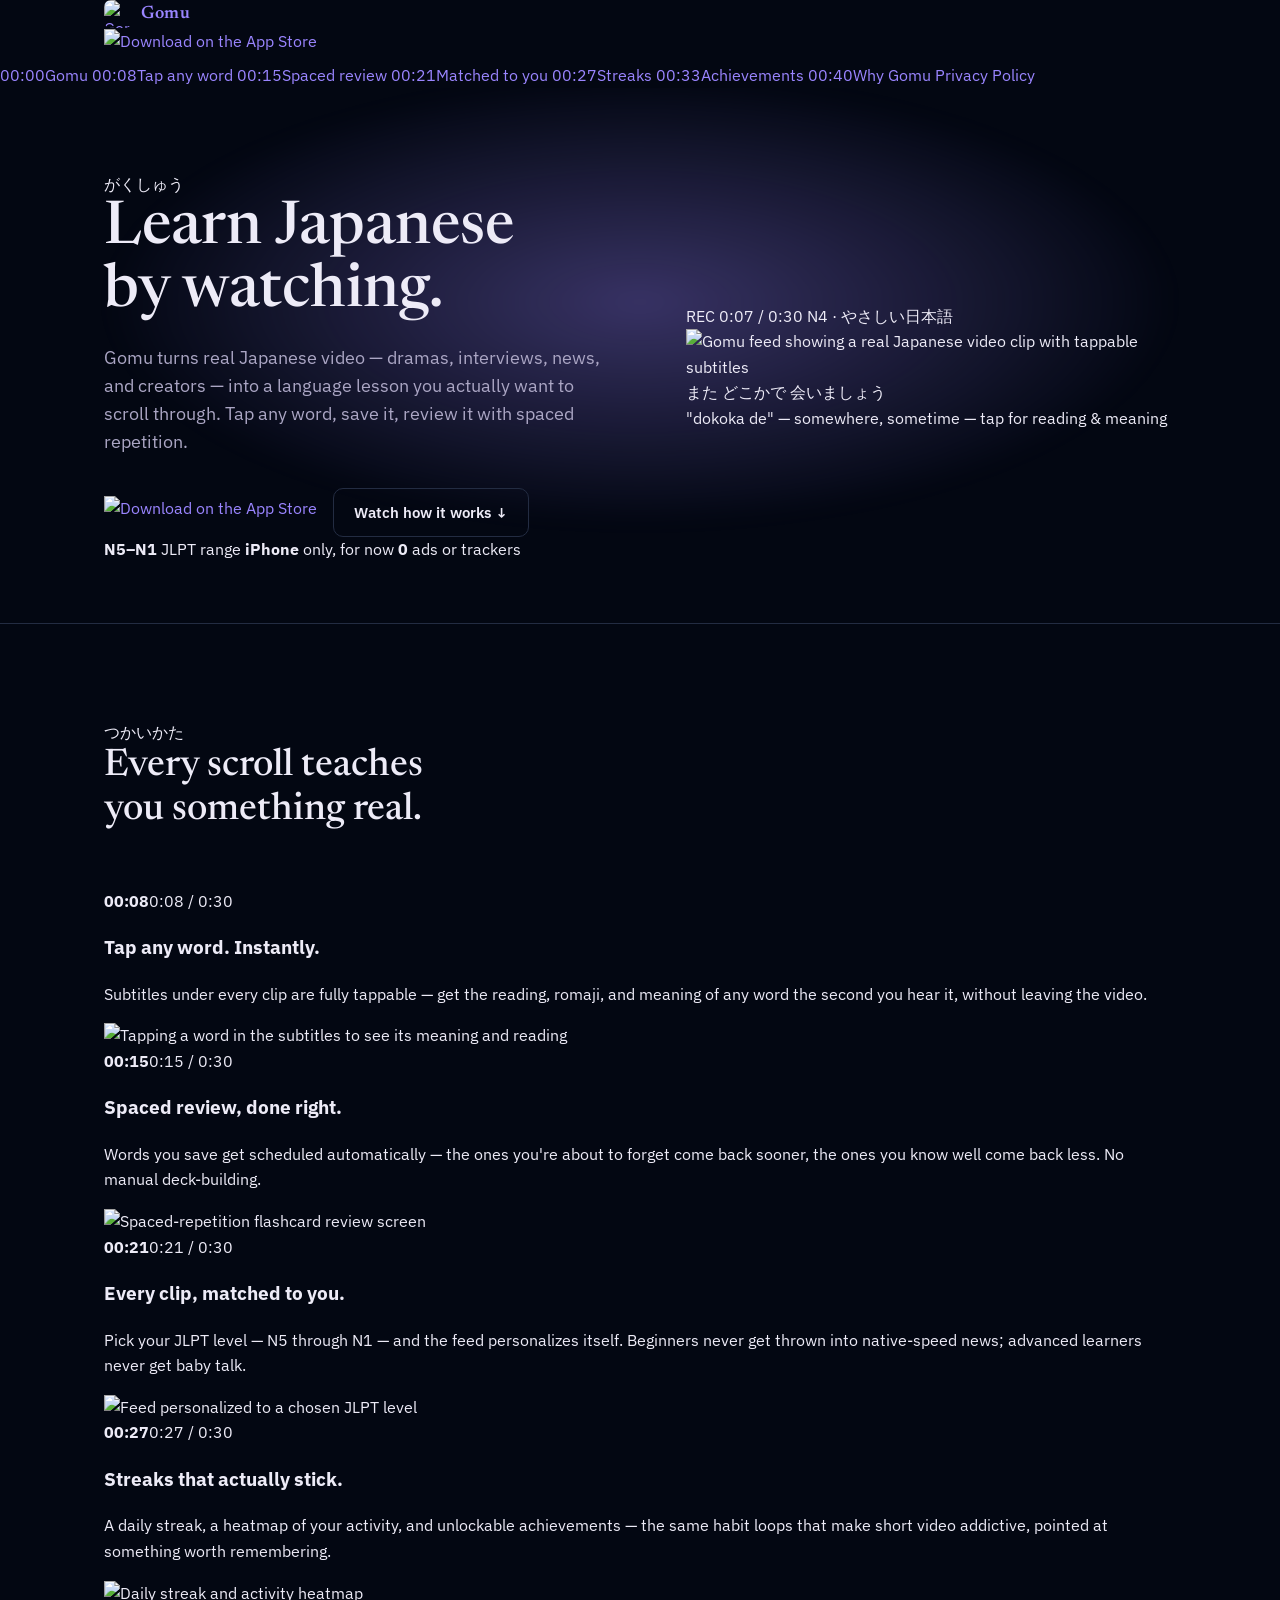
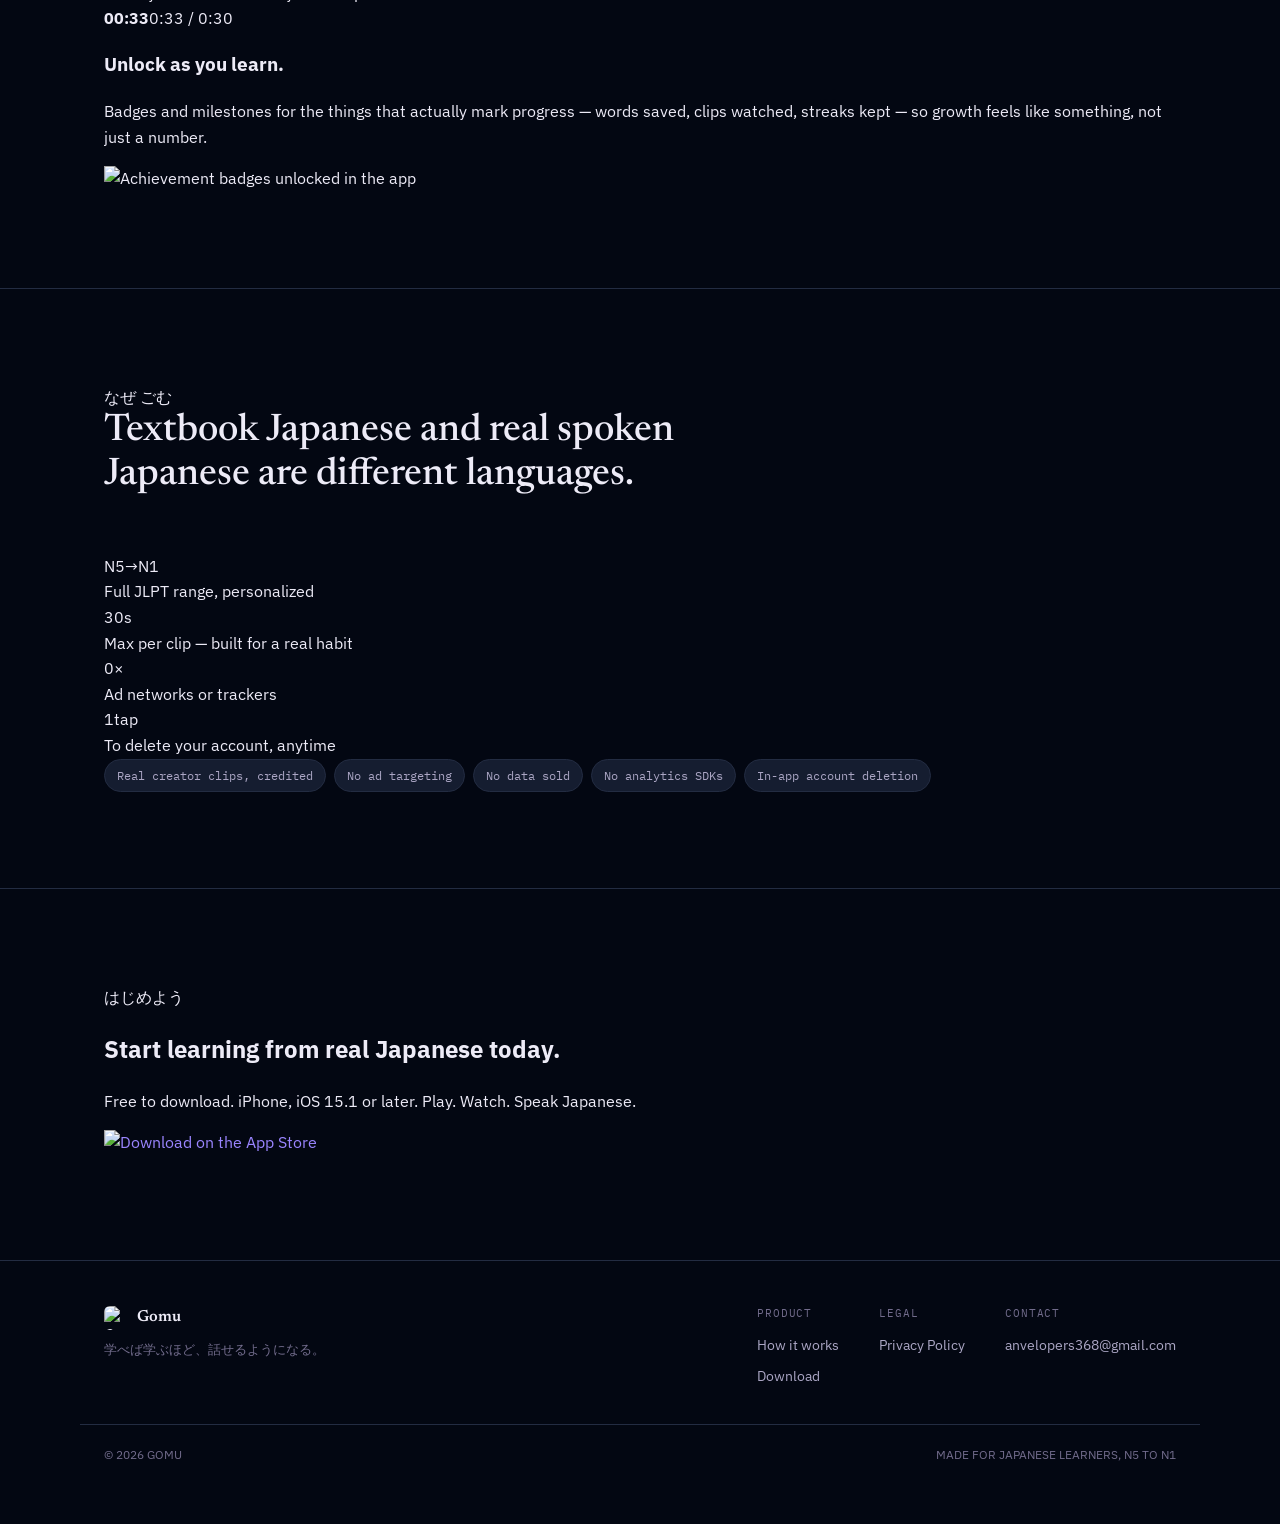
==== public/index.html @ 0bae3733 "Fix feature-row alignment and switch display font to Cabinet Grotesk Text and image now sit as one t" ====
<!doctype html>
<html lang="en" data-theme="dark">
<head>
<meta charset="UTF-8">
<meta name="viewport" content="width=device-width, initial-scale=1.0">
<title>Gomu — Learn Japanese by Watching</title>
<meta name="description" content="Gomu turns real Japanese video into a language lesson. Tap any word, save it, and review with spaced repetition — matched to your JLPT level. Available on the App Store.">
<link rel="icon" href="/logo.png">
<link rel="stylesheet" href="/css/style.css">
</head>
<body>

<header class="scrubber">
  <div class="wrap scrubber-top">
    <a class="brand" href="/">
      <img src="/logo.png" alt="Gomu">
      <span>Gomu</span>
    </a>
    <a class="badge-btn" href="https://apps.apple.com/app/id6811935681" aria-label="Download on the App Store">
      <img src="/app-store-badge.svg" alt="Download on the App Store">
    </a>
  </div>
  <div class="scrub-track">
    <div class="scrub-marks">
      <a class="scrub-mark" href="#top"><span class="t">00:00</span><span class="lbl">Gomu</span></a>
      <a class="scrub-mark" href="#tap"><span class="t">00:08</span><span class="lbl">Tap any word</span></a>
      <a class="scrub-mark" href="#review"><span class="t">00:15</span><span class="lbl">Spaced review</span></a>
      <a class="scrub-mark" href="#level"><span class="t">00:21</span><span class="lbl">Matched to you</span></a>
      <a class="scrub-mark" href="#streak"><span class="t">00:27</span><span class="lbl">Streaks</span></a>
      <a class="scrub-mark" href="#unlock"><span class="t">00:33</span><span class="lbl">Achievements</span></a>
      <a class="scrub-mark" href="#specs"><span class="t">00:40</span><span class="lbl">Why Gomu</span></a>
      <a class="scrub-mark" href="/privacy.html"><span class="lbl">Privacy Policy</span></a>
    </div>
  </div>
</header>

<main id="top">
  <section class="hero" style="border-top:none;">
    <div class="wrap">
      <div class="hero-copy">
        <div class="gloss"><span class="reading">がくしゅう</span></div>
        <h1 class="hero-title">Learn Japanese<br>by <span class="hl">watching</span>.</h1>
        <p class="hero-lede">Gomu turns real Japanese video — dramas, interviews, news, and creators — into a language lesson you actually want to scroll through. Tap any word, save it, review it with spaced repetition.</p>
        <div class="hero-ctas">
          <a class="badge-btn" href="https://apps.apple.com/app/id6811935681" aria-label="Download on the App Store">
            <img src="/app-store-badge.svg" alt="Download on the App Store">
          </a>
          <a class="btn ghost" href="#tap">Watch how it works ↓</a>
        </div>
        <div class="hero-spec">
          <span><b>N5–N1</b> JLPT range</span>
          <span><b>iPhone</b> only, for now</span>
          <span><b>0</b> ads or trackers</span>
        </div>
      </div>
      <div class="hero-frame">
        <div class="vframe">
          <div class="vframe-chrome">
            <span class="rec">REC 0:07 / 0:30</span>
            <span>N4 · やさしい日本語</span>
          </div>
          <div class="vframe-media">
            <img src="/screenshots/01_hero.png" alt="Gomu feed showing a real Japanese video clip with tappable subtitles">
          </div>
          <div class="vframe-caption">
            <div class="jp">また <span class="word">どこかで</span> 会いましょう</div>
            <div class="en">"dokoka de" — somewhere, sometime — tap for reading &amp; meaning</div>
          </div>
        </div>
      </div>
    </div>
  </section>

  <section id="tap-section">
    <div class="wrap">
      <div class="section-head">
        <div class="gloss"><span class="reading">つかいかた</span></div>
        <h2 class="section-title">Every scroll teaches you something real.</h2>
      </div>

      <div class="transcript">
        <div class="entry" id="tap">
          <div class="tc"><b>00:08</b>0:08 / 0:30</div>
          <div class="entry-pair">
            <div class="entry-copy">
              <h3 class="entry-title">Tap any word. Instantly.</h3>
              <p class="entry-body">Subtitles under every clip are fully tappable — get the reading, romaji, and meaning of any word the second you hear it, without leaving the video.</p>
            </div>
            <div class="vframe">
              <div class="vframe-media"><img src="/screenshots/02_tap_any_word.png" alt="Tapping a word in the subtitles to see its meaning and reading"></div>
            </div>
          </div>
        </div>

        <div class="entry" id="review">
          <div class="tc"><b>00:15</b>0:15 / 0:30</div>
          <div class="entry-pair">
            <div class="entry-copy">
              <h3 class="entry-title">Spaced review, done right.</h3>
              <p class="entry-body">Words you save get scheduled automatically — the ones you're about to forget come back sooner, the ones you know well come back less. No manual deck-building.</p>
            </div>
            <div class="vframe">
              <div class="vframe-media"><img src="/screenshots/03_spaced_review.png" alt="Spaced-repetition flashcard review screen"></div>
            </div>
          </div>
        </div>

        <div class="entry" id="level">
          <div class="tc"><b>00:21</b>0:21 / 0:30</div>
          <div class="entry-pair">
            <div class="entry-copy">
              <h3 class="entry-title">Every clip, matched to you.</h3>
              <p class="entry-body">Pick your JLPT level — N5 through N1 — and the feed personalizes itself. Beginners never get thrown into native-speed news; advanced learners never get baby talk.</p>
            </div>
            <div class="vframe">
              <div class="vframe-media"><img src="/screenshots/04_matched_level.png" alt="Feed personalized to a chosen JLPT level"></div>
            </div>
          </div>
        </div>

        <div class="entry" id="streak">
          <div class="tc"><b>00:27</b>0:27 / 0:30</div>
          <div class="entry-pair">
            <div class="entry-copy">
              <h3 class="entry-title">Streaks that actually stick.</h3>
              <p class="entry-body">A daily streak, a heatmap of your activity, and unlockable achievements — the same habit loops that make short video addictive, pointed at something worth remembering.</p>
            </div>
            <div class="vframe">
              <div class="vframe-media"><img src="/screenshots/05_streaks.png" alt="Daily streak and activity heatmap"></div>
            </div>
          </div>
        </div>

        <div class="entry" id="unlock">
          <div class="tc"><b>00:33</b>0:33 / 0:30</div>
          <div class="entry-pair">
            <div class="entry-copy">
              <h3 class="entry-title">Unlock as you learn.</h3>
              <p class="entry-body">Badges and milestones for the things that actually mark progress — words saved, clips watched, streaks kept — so growth feels like something, not just a number.</p>
            </div>
            <div class="vframe">
              <div class="vframe-media"><img src="/screenshots/06_achievements.png" alt="Achievement badges unlocked in the app"></div>
            </div>
          </div>
        </div>
      </div>
    </div>
  </section>

  <section id="specs">
    <div class="wrap">
      <div class="section-head">
        <div class="gloss"><span class="reading">なぜ ごむ</span></div>
        <h2 class="section-title">Textbook Japanese and real spoken Japanese are different languages.</h2>
      </div>
      <div class="ticker">
        <div class="tick"><div class="n">N5<span class="u">→</span>N1</div><div class="l">Full JLPT range, personalized</div></div>
        <div class="tick"><div class="n">30<span class="u">s</span></div><div class="l">Max per clip — built for a real habit</div></div>
        <div class="tick"><div class="n">0<span class="u">×</span></div><div class="l">Ad networks or trackers</div></div>
        <div class="tick"><div class="n">1<span class="u">tap</span></div><div class="l">To delete your account, anytime</div></div>
      </div>
      <div class="pillbar">
        <span class="pill">Real creator clips, credited</span>
        <span class="pill">No ad targeting</span>
        <span class="pill">No data sold</span>
        <span class="pill">No analytics SDKs</span>
        <span class="pill">In-app account deletion</span>
      </div>
    </div>
  </section>

  <section class="outro">
    <div class="wrap">
      <div class="gloss"><span class="reading">はじめよう</span></div>
      <h2 class="outro-title">Start learning from real Japanese today.</h2>
      <p>Free to download. iPhone, iOS 15.1 or later. Play. Watch. Speak Japanese.</p>
      <a class="badge-btn" href="https://apps.apple.com/app/id6811935681" aria-label="Download on the App Store">
        <img src="/app-store-badge.svg" alt="Download on the App Store">
      </a>
    </div>
  </section>
</main>

<footer class="site">
  <div class="wrap">
    <div>
      <div class="foot-brand">
        <img src="/logo.png" alt="Gomu">
        <span>Gomu</span>
      </div>
      <div class="foot-jp">学べば学ぶほど、話せるようになる。</div>
    </div>
    <div class="foot-links">
      <div class="foot-col">
        <span class="h">Product</span>
        <a href="#tap">How it works</a>
        <a href="https://apps.apple.com/app/id6811935681">Download</a>
      </div>
      <div class="foot-col">
        <span class="h">Legal</span>
        <a href="/privacy.html">Privacy Policy</a>
      </div>
      <div class="foot-col">
        <span class="h">Contact</span>
        <a href="mailto:anvelopers368@gmail.com">anvelopers368@gmail.com</a>
      </div>
    </div>
  </div>
  <div class="foot-bottom">
    <span>© 2026 GOMU</span>
    <span>MADE FOR JAPANESE LEARNERS, N5 TO N1</span>
  </div>
</footer>

</body>
</html>
---- css/style.css ----
@import url('https://fonts.googleapis.com/css2?family=Newsreader:ital,opsz,wght@0,6..72,400;0,6..72,500;0,6..72,600;1,6..72,400&family=IBM+Plex+Sans:wght@400;500;600;700&family=IBM+Plex+Mono:wght@400;500&display=swap');

:root{
  --bg: #030712;
  --bg-2: #070C1A;
  --surface: #0B1120;
  --surface-2: #151D30;
  --border: #232C42;
  --text: #EDEBF7;
  --text-dim: #ABA6C4;
  --text-faint: #726C8C;
  --accent: #9A85FF;
  --accent-2: #6E58D8;
  --accent-ink: #14102B;
  --accent-soft: #1E1A3A;
  --serif: 'Newsreader', Georgia, 'Hiragino Mincho ProN', serif;
  --sans: 'IBM Plex Sans', 'Hiragino Sans', 'Noto Sans JP', system-ui, sans-serif;
  --mono: 'IBM Plex Mono', ui-monospace, SFMono-Regular, monospace;
  --maxw: 1120px;
}

*{ box-sizing: border-box; }
html{ scroll-behavior: smooth; }
body{
  margin: 0;
  background: var(--bg);
  color: var(--text);
  font-family: var(--sans);
  line-height: 1.6;
  -webkit-font-smoothing: antialiased;
}
img{ max-width: 100%; display: block; }
a{ color: var(--accent); text-decoration: none; }
a:focus-visible, button:focus-visible{ outline: 2px solid var(--accent); outline-offset: 3px; }
::selection{ background: var(--accent-soft); color: var(--text); }

.wrap{ max-width: var(--maxw); margin: 0 auto; padding: 0 24px; }

/* ---------- nav ---------- */
header.site{
  position: sticky; top: 0; z-index: 40;
  background: rgba(3,7,18,0.78);
  backdrop-filter: blur(10px);
  border-bottom: 1px solid var(--border);
}
header.site .wrap{
  display: flex; align-items: center; justify-content: space-between;
  height: 64px;
}
.brand{ display: flex; align-items: center; gap: 9px; }
.brand img{ width: 28px; height: 28px; border-radius: 7px; }
.brand span{ font-family: var(--serif); font-weight: 600; font-size: 18px; letter-spacing: 0.01em; }
nav.links{ display: flex; align-items: center; gap: 28px; }
nav.links a.navlink{ color: var(--text-dim); font-size: 14px; font-weight: 500; }
nav.links a.navlink:hover{ color: var(--text); }
a.badge-btn img{ height: 34px; width: auto; }
@media (max-width: 620px){
  nav.links a.navlink{ display: none; }
}

/* ---------- hero ---------- */
.hero{
  position: relative;
  overflow: hidden;
  padding: 84px 0 60px;
}
.hero::before{
  content: '';
  position: absolute; inset: -20% -10% auto -10%;
  height: 640px;
  background: radial-gradient(closest-side, rgba(154,133,255,0.35), rgba(154,133,255,0) 70%);
  filter: blur(10px);
  pointer-events: none;
}
.hero .wrap{
  position: relative;
  display: grid;
  grid-template-columns: 1.05fr 0.95fr;
  gap: 40px;
  align-items: center;
}
@media (max-width: 880px){
  .hero .wrap{ grid-template-columns: 1fr; }
  .hero-visual{ order: -1; }
}
.eyebrow{
  font-family: var(--mono);
  text-transform: uppercase;
  letter-spacing: 0.12em;
  font-size: 11.5px;
  color: var(--accent);
  display: inline-flex;
  align-items: center;
  gap: 8px;
  margin-bottom: 18px;
}
.eyebrow .dot{ width: 6px; height: 6px; border-radius: 50%; background: var(--accent); }
h1.hero-title{
  font-family: var(--serif);
  font-weight: 500;
  font-size: clamp(38px, 5.4vw, 60px);
  line-height: 1.05;
  margin: 0 0 20px;
  text-wrap: balance;
}
h1.hero-title em{ font-style: italic; color: var(--accent); }
.hero-lede{
  font-size: 17.5px;
  color: var(--text-dim);
  max-width: 46ch;
  margin: 0 0 32px;
}
.hero-ctas{ display: flex; align-items: center; gap: 16px; flex-wrap: wrap; }
.hero-note{
  margin-top: 18px;
  font-size: 13px;
  color: var(--text-faint);
  font-family: var(--mono);
}

.hero-visual{
  display: flex;
  justify-content: center;
  perspective: 1400px;
}
.phone-stack{
  position: relative;
  width: min(280px, 72vw);
}
.phone{
  border-radius: 34px;
  overflow: hidden;
  border: 1px solid rgba(255,255,255,0.08);
  box-shadow: 0 40px 90px -30px rgba(0,0,0,0.7), 0 0 0 1px rgba(255,255,255,0.03);
}
.phone.back{
  position: absolute;
  top: 34px;
  left: -78px;
  width: 84%;
  opacity: 0.55;
  transform: rotate(-9deg);
  filter: saturate(0.85) brightness(0.7);
}
.phone.front{
  position: relative;
  z-index: 2;
}

/* ---------- section shell ---------- */
section{ padding: 96px 0; border-top: 1px solid var(--border); }
.section-head{ max-width: 62ch; margin-bottom: 56px; }
.section-kicker{
  font-family: var(--mono);
  text-transform: uppercase;
  letter-spacing: 0.1em;
  font-size: 11px;
  color: var(--text-faint);
  margin-bottom: 10px;
}
h2.section-title{
  font-family: var(--serif);
  font-weight: 500;
  font-size: clamp(28px, 3.4vw, 38px);
  line-height: 1.15;
  margin: 0;
  text-wrap: balance;
}

/* ---------- feature rows ---------- */
.feature-row{
  display: grid;
  grid-template-columns: 0.62fr 1fr;
  gap: 64px;
  align-items: center;
}
.feature-row:not(:last-child){ margin-bottom: 104px; }
.feature-row.reverse{ grid-template-columns: 1fr 0.62fr; }
.feature-row.reverse .feature-visual{ order: 2; }
@media (max-width: 820px){
  .feature-row, .feature-row.reverse{ grid-template-columns: 1fr; gap: 32px; }
  .feature-row.reverse .feature-visual{ order: -1; }
  .feature-row .feature-visual{ order: -1; }
}
.feature-visual{ display: flex; justify-content: center; }
.feature-visual .phone{ width: min(240px, 78vw); }
.feature-num{
  font-family: var(--mono);
  color: var(--accent);
  font-size: 13px;
  margin-bottom: 14px;
}
h3.feature-title{
  font-family: var(--serif);
  font-weight: 500;
  font-size: clamp(24px, 2.6vw, 30px);
  margin: 0 0 14px;
  text-wrap: balance;
}
.feature-body{ color: var(--text-dim); font-size: 15.5px; max-width: 42ch; margin: 0; }

/* ---------- stat strip ---------- */
.stat-strip{
  display: grid;
  grid-template-columns: repeat(4, 1fr);
  gap: 1px;
  background: var(--border);
  border: 1px solid var(--border);
  border-radius: 14px;
  overflow: hidden;
}
@media (max-width: 700px){ .stat-strip{ grid-template-columns: repeat(2, 1fr); } }
.stat{ background: var(--surface); padding: 26px 22px; }
.stat .n{ font-family: var(--mono); font-size: 26px; font-weight: 500; color: var(--accent); font-variant-numeric: tabular-nums; }
.stat .l{ margin-top: 6px; font-size: 13px; color: var(--text-dim); }

/* ---------- pill list ---------- */
.pillbar{ display: flex; flex-wrap: wrap; gap: 8px; }
.pill{
  font-family: var(--mono); font-size: 12px; color: var(--text-dim);
  background: var(--surface-2); border: 1px solid var(--border);
  padding: 6px 12px; border-radius: 999px;
}

/* ---------- CTA band ---------- */
.cta-band{
  border-radius: 20px;
  background: linear-gradient(160deg, var(--accent-soft), var(--surface) 70%);
  border: 1px solid var(--border);
  padding: 56px 48px;
  text-align: center;
}
.cta-band h2{
  font-family: var(--serif); font-weight: 500;
  font-size: clamp(26px, 3.4vw, 36px);
  margin: 0 0 14px;
  text-wrap: balance;
}
.cta-band p{ color: var(--text-dim); margin: 0 0 30px; }
.cta-band .hero-ctas{ justify-content: center; }
@media (max-width: 600px){ .cta-band{ padding: 40px 22px; } }

/* ---------- buttons ---------- */
.btn{
  display: inline-flex; align-items: center; gap: 8px;
  font-family: var(--sans); font-weight: 600; font-size: 14.5px;
  padding: 12px 20px; border-radius: 10px;
  background: var(--accent); color: var(--accent-ink);
  border: 1px solid transparent;
}
.btn.ghost{
  background: transparent; color: var(--text); border-color: var(--border);
}

/* ---------- footer ---------- */
footer.site{
  border-top: 1px solid var(--border);
  padding: 44px 0 60px;
}
footer.site .wrap{
  display: flex; justify-content: space-between; align-items: flex-start;
  flex-wrap: wrap; gap: 28px;
}
.foot-brand{ display: flex; align-items: center; gap: 9px; }
.foot-brand img{ width: 24px; height: 24px; border-radius: 6px; }
.foot-brand span{ font-family: var(--serif); font-weight: 600; font-size: 16px; }
.foot-jp{ color: var(--text-faint); font-size: 12.5px; margin-top: 8px; max-width: 30ch; }
.foot-links{ display: flex; gap: 40px; flex-wrap: wrap; }
.foot-col{ display: flex; flex-direction: column; gap: 10px; }
.foot-col .h{ font-family: var(--mono); text-transform: uppercase; letter-spacing: 0.08em; font-size: 11px; color: var(--text-faint); margin-bottom: 2px; }
.foot-col a{ color: var(--text-dim); font-size: 13.5px; }
.foot-col a:hover{ color: var(--text); }
.foot-bottom{
  max-width: var(--maxw); margin: 36px auto 0; padding: 20px 24px 0; border-top: 1px solid var(--border);
  display: flex; justify-content: space-between; flex-wrap: wrap; gap: 8px;
  font-size: 12px; color: var(--text-faint);
}

/* ---------- privacy / doc page ---------- */
.doc-shell{ max-width: 900px; margin: 0 auto; padding: 56px 24px 120px; display: grid; grid-template-columns: 200px minmax(0,1fr); gap: 48px; }
@media (max-width: 760px){ .doc-shell{ grid-template-columns: 1fr; } }
.doc-stamp{ font-family: var(--mono); font-size: 12px; color: var(--text-dim); margin-bottom: 40px; }
.doc-stamp b{ color: var(--text); font-weight: 500; }
nav.toc{ position: sticky; top: 84px; align-self: start; font-size: 13px; }
nav.toc .eyebrow-toc{ font-family: var(--mono); text-transform: uppercase; letter-spacing: 0.09em; font-size: 11px; color: var(--text-faint); margin-bottom: 12px; }
nav.toc ol{ list-style: none; margin: 0; padding: 0; display: flex; flex-direction: column; gap: 2px; border-left: 1px solid var(--border); }
nav.toc a{ display: block; padding: 6px 0 6px 14px; color: var(--text-dim); text-decoration: none; border-left: 2px solid transparent; margin-left: -1px; }
nav.toc a:hover{ color: var(--text); border-left-color: var(--accent); }
nav.toc .num{ font-family: var(--mono); color: var(--text-faint); margin-right: 8px; }
.doc-main h1{ font-family: var(--serif); font-weight: 500; font-size: clamp(30px,4vw,42px); line-height: 1.12; margin: 0 0 14px; text-wrap: balance; }
.doc-main > p.lede{ color: var(--text-dim); font-size: 16px; max-width: 62ch; margin: 0 0 40px; }
.doc-main section{ border: none; padding: 0; margin-bottom: 40px; scroll-margin-top: 84px; }
.doc-main section h2{ font-family: var(--serif); font-weight: 500; font-size: 22px; display: flex; align-items: baseline; gap: 10px; margin: 0 0 14px; border-bottom: 1px solid var(--border); padding-bottom: 10px; }
.doc-main section h2 .num{ font-family: var(--mono); font-size: 13px; color: var(--accent); }
.doc-main section p{ margin: 0 0 14px; max-width: 68ch; }
.doc-main section p.dim{ color: var(--text-dim); }
.doc-main section ul{ margin: 0 0 14px; padding-left: 1.2em; max-width: 66ch; }
.doc-main section li{ margin-bottom: 6px; }
.callout{
  background: var(--accent-soft); border: 1px solid var(--border); border-left: 3px solid var(--accent);
  border-radius: 8px; padding: 14px 16px; font-size: 14px; max-width: 66ch;
}
.glance{ background: var(--surface); border: 1px solid var(--border); border-radius: 12px; overflow: hidden; margin-bottom: 48px; }
.glance-head{ padding: 14px 18px; border-bottom: 1px solid var(--border); font-family: var(--mono); font-size: 11px; text-transform: uppercase; letter-spacing: 0.08em; color: var(--text-faint); background: var(--surface-2); }
.glance-scroll{ overflow-x: auto; }
table.glance-table{ width: 100%; border-collapse: collapse; font-size: 13.5px; }
table.glance-table th, table.glance-table td{ text-align: left; padding: 11px 18px; border-bottom: 1px solid var(--border); vertical-align: top; }
table.glance-table th{ color: var(--text-faint); font-weight: 500; font-size: 11px; text-transform: uppercase; letter-spacing: 0.06em; }
table.glance-table tr:last-child td{ border-bottom: none; }
table.glance-table td.dtype{ font-weight: 500; white-space: nowrap; }
table.glance-table td.tag{ color: var(--text-dim); }
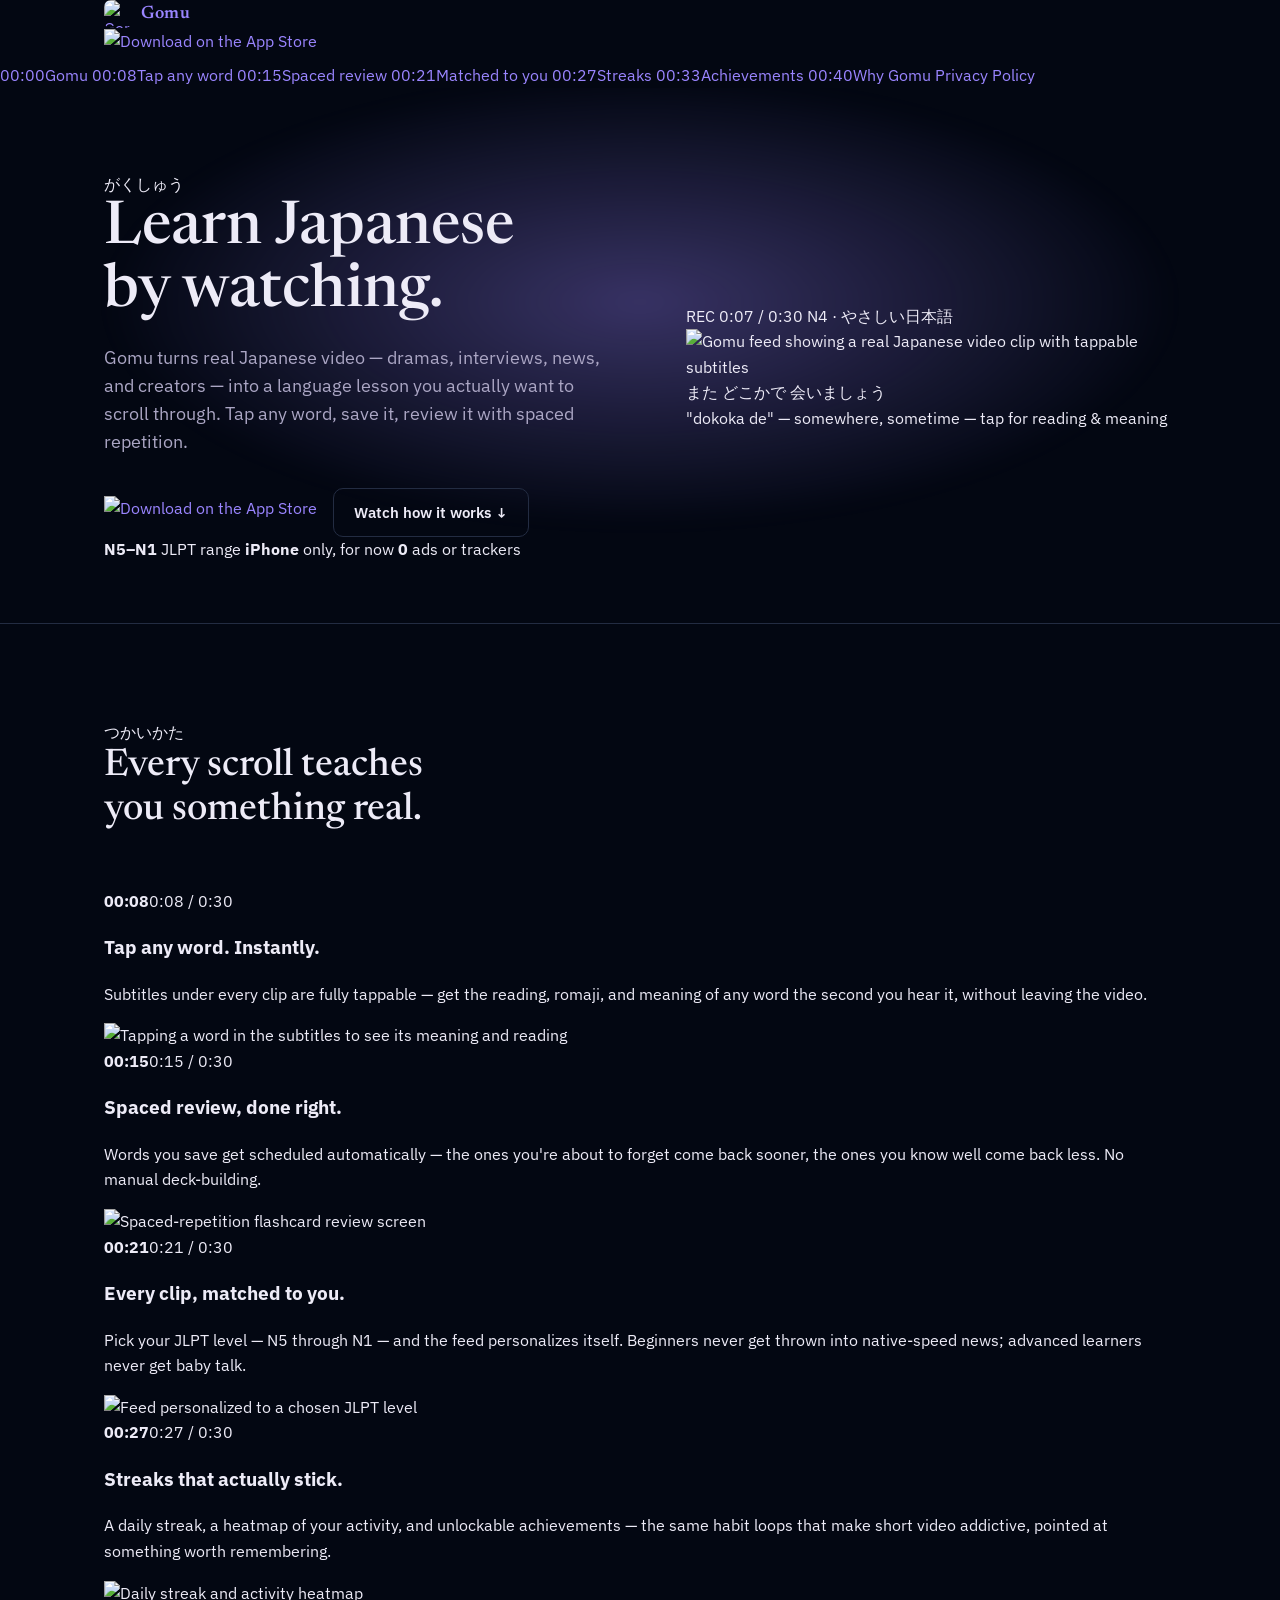
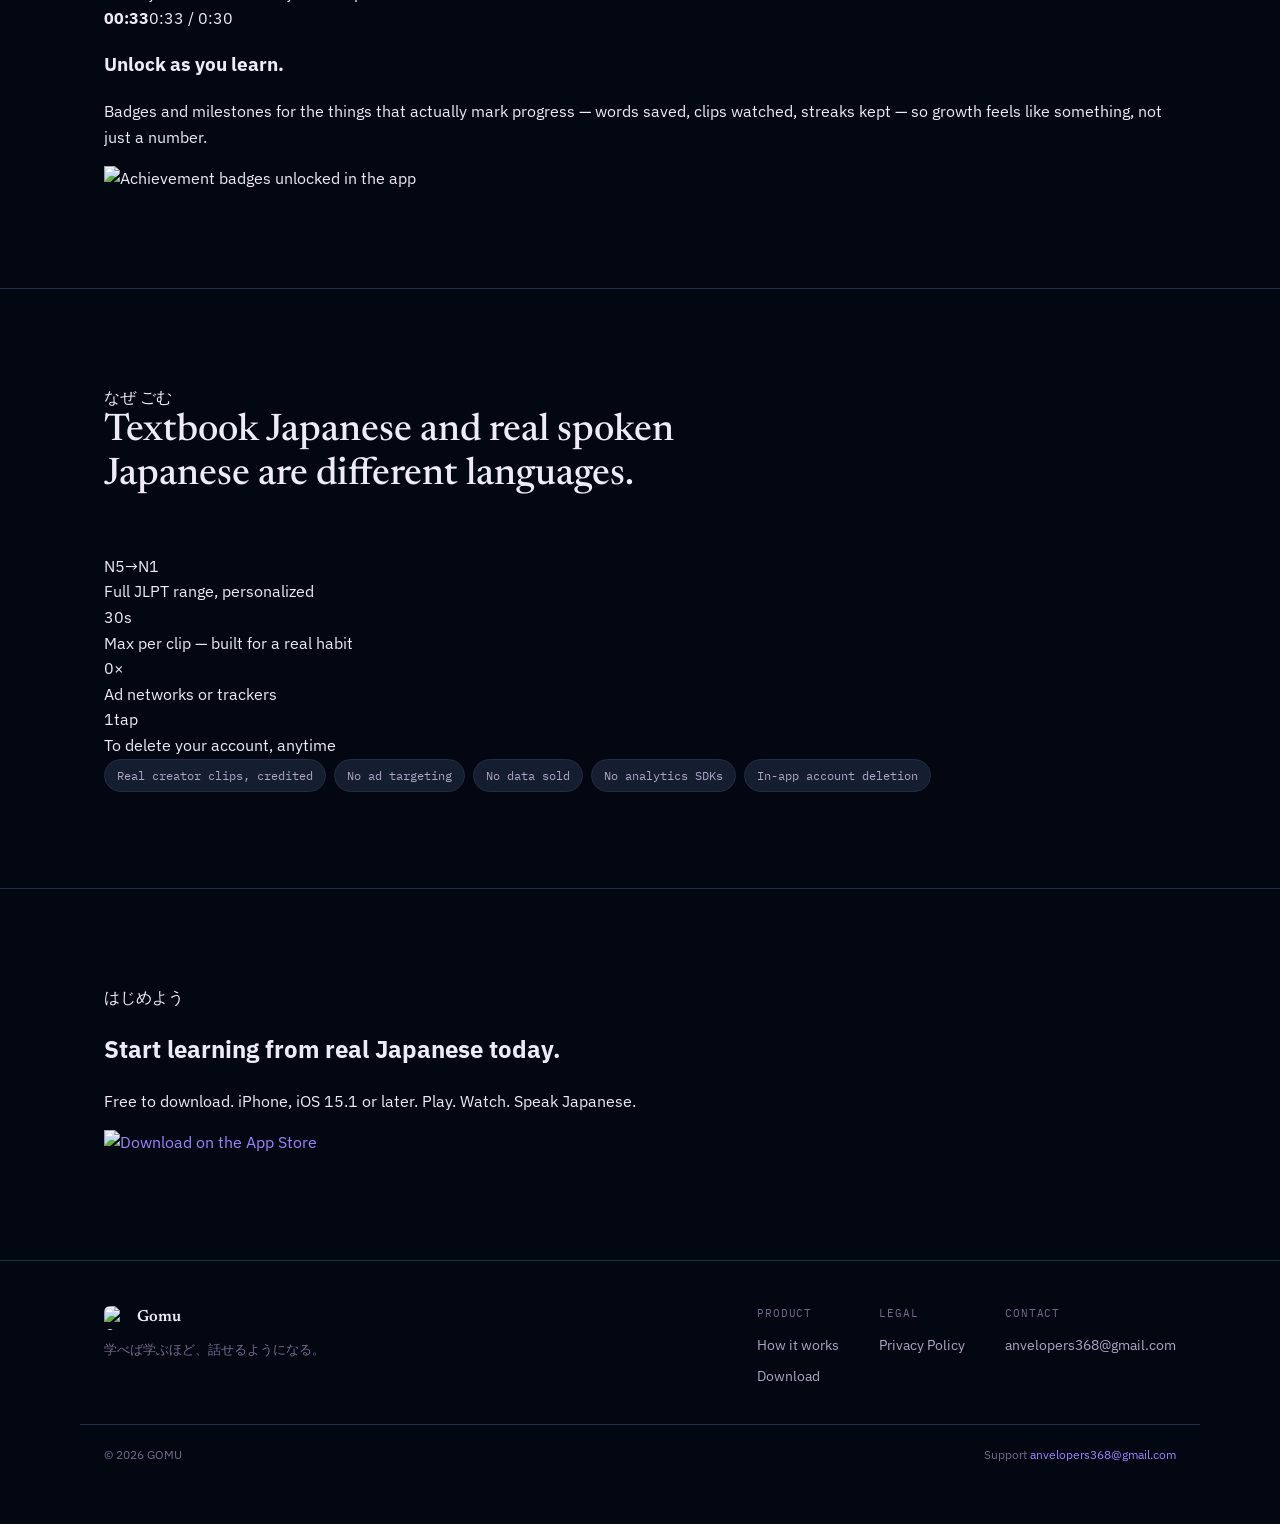
==== commit 2b2babcd: "Remove Cloudflare/R2 from privacy policy, resize wordmark, add footer support email Cloudflare is no" ====
--- a/public/index.html
+++ b/public/index.html
@@ -208,7 +208,10 @@
   </div>
   <div class="foot-bottom">
     <span>© 2026 GOMU</span>
-    <span>MADE FOR JAPANESE LEARNERS, N5 TO N1</span>
+    <div class="foot-support">
+      <span class="label">Support</span>
+      <a href="mailto:anvelopers368@gmail.com">anvelopers368@gmail.com</a>
+    </div>
   </div>
 </footer>
 
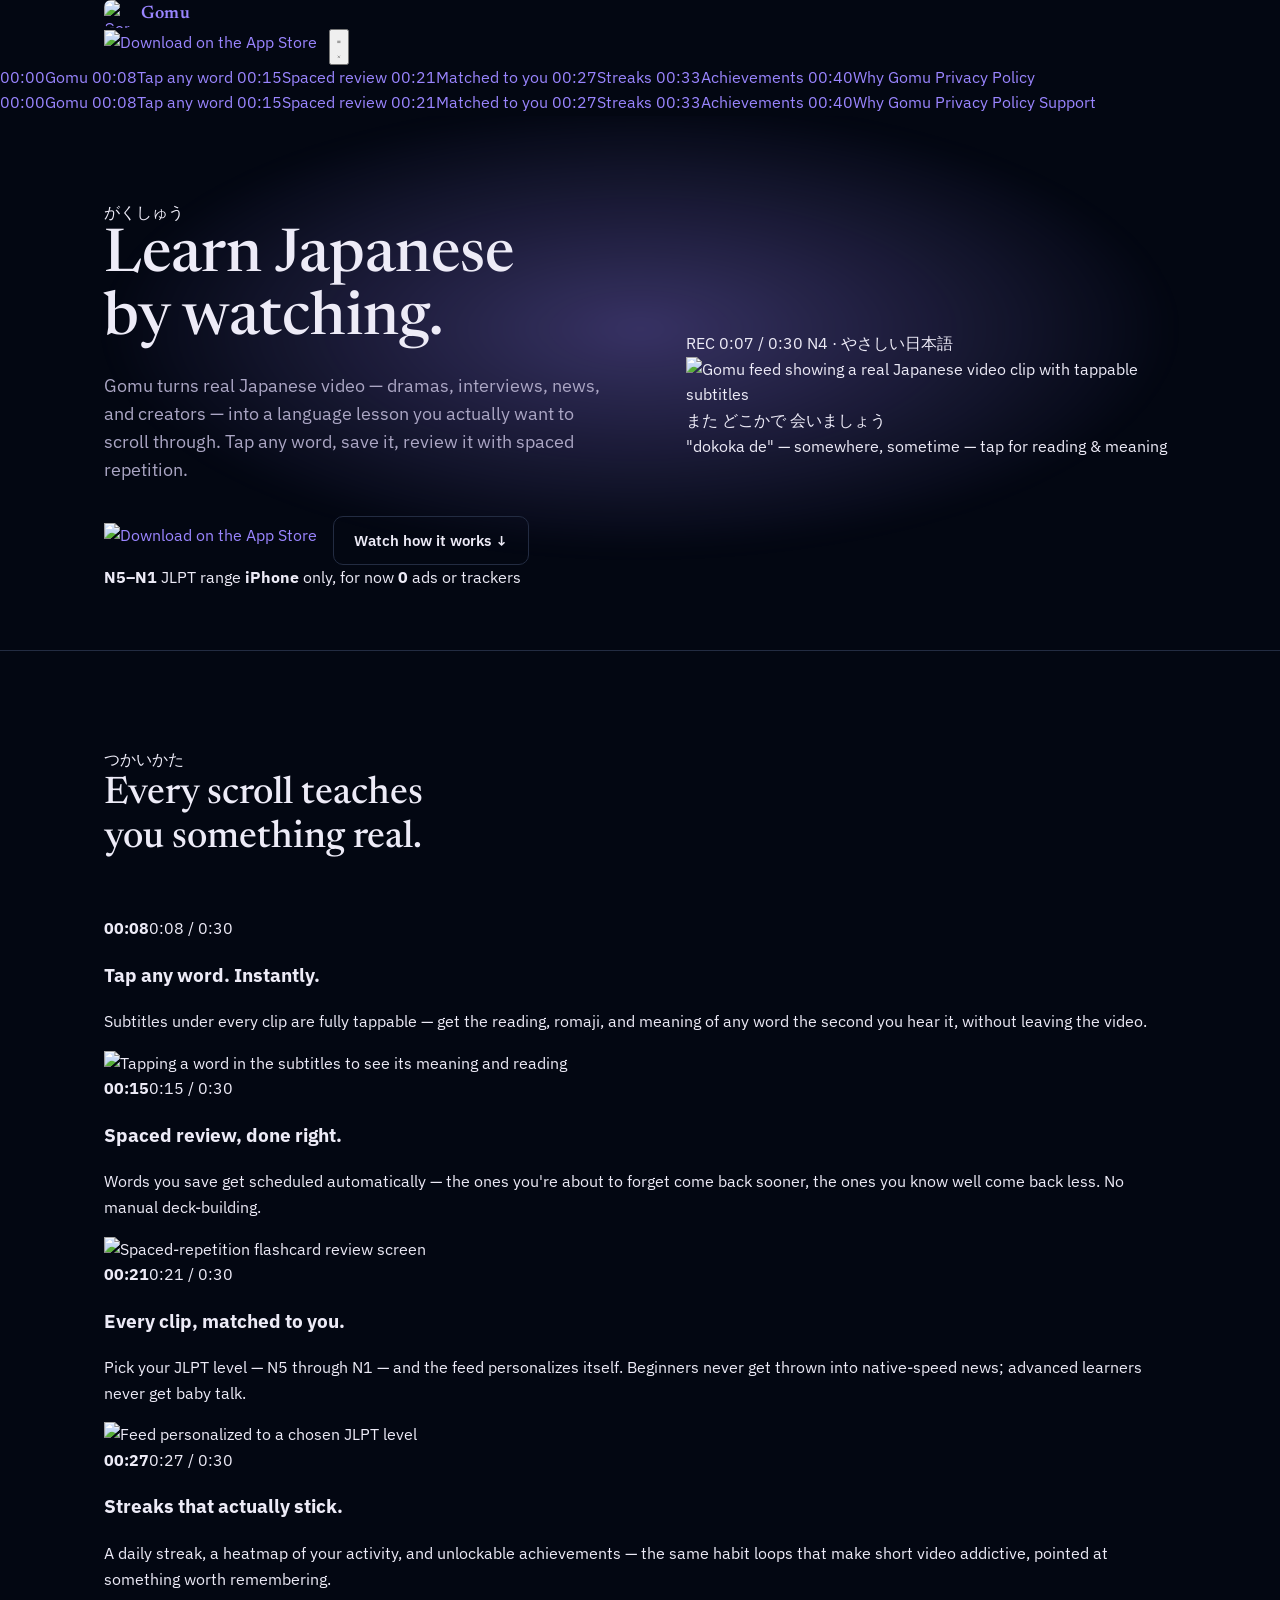
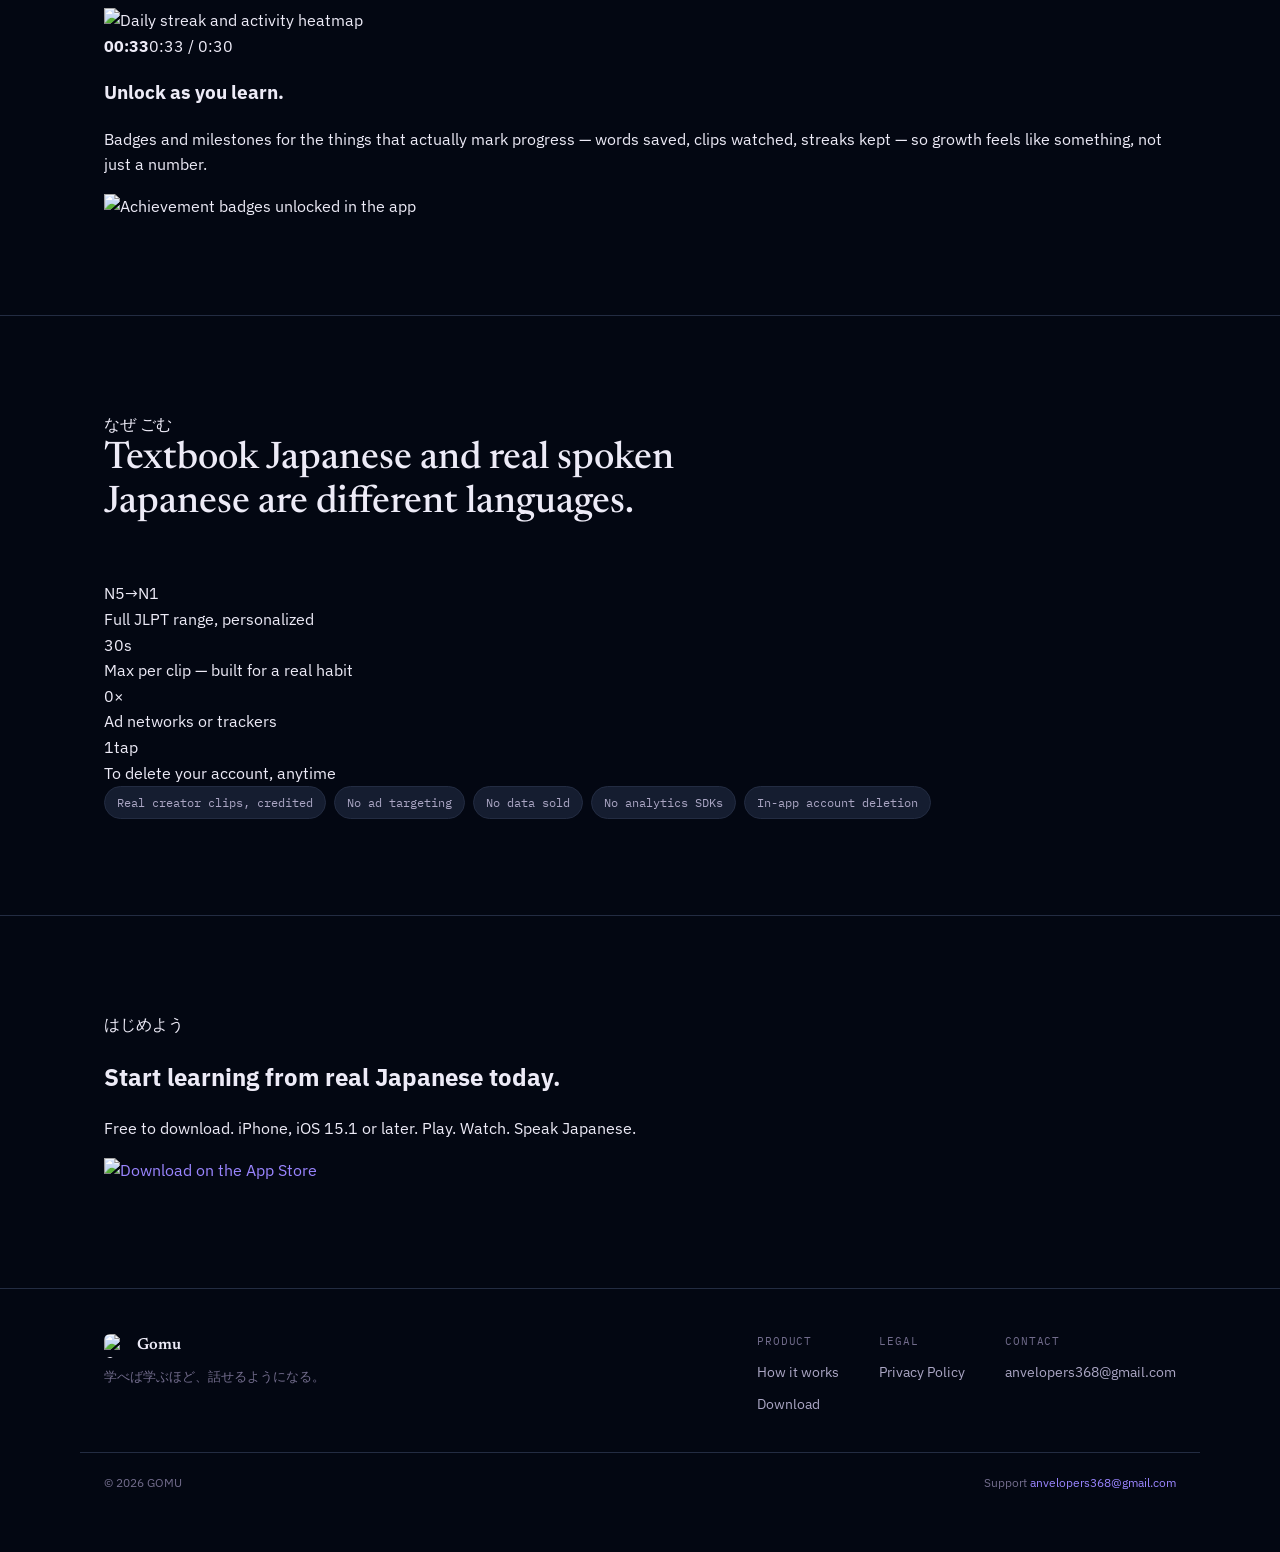
==== commit c4734946: "Bigger wordmark, mobile hamburger menu, desktop scrollspy "Gomu" wordmark increased 22px -> 28px acr" ====
--- a/public/index.html
+++ b/public/index.html
@@ -16,9 +16,15 @@
       <img src="/logo.png" alt="Gomu">
       <span>Gomu</span>
     </a>
-    <a class="badge-btn" href="https://apps.apple.com/app/id6811935681" aria-label="Download on the App Store">
-      <img src="/app-store-badge.svg" alt="Download on the App Store">
-    </a>
+    <div style="display:flex; align-items:center; gap:12px;">
+      <a class="badge-btn" href="https://apps.apple.com/app/id6811935681" aria-label="Download on the App Store">
+        <img src="/app-store-badge.svg" alt="Download on the App Store">
+      </a>
+      <button class="hamburger" aria-label="Menu" aria-expanded="false">
+        <svg class="icon-menu" viewBox="0 0 24 24" fill="none" stroke="currentColor" stroke-width="2" stroke-linecap="round"><path d="M4 7h16M4 12h16M4 17h16"/></svg>
+        <svg class="icon-close" viewBox="0 0 24 24" fill="none" stroke="currentColor" stroke-width="2" stroke-linecap="round"><path d="M6 6l12 12M18 6L6 18"/></svg>
+      </button>
+    </div>
   </div>
   <div class="scrub-track">
     <div class="scrub-marks">
@@ -32,6 +38,17 @@
       <a class="scrub-mark" href="/privacy.html"><span class="lbl">Privacy Policy</span></a>
     </div>
   </div>
+  <nav class="mobile-menu" aria-label="Mobile">
+    <a href="#top"><span class="t">00:00</span><span>Gomu</span></a>
+    <a href="#tap"><span class="t">00:08</span><span>Tap any word</span></a>
+    <a href="#review"><span class="t">00:15</span><span>Spaced review</span></a>
+    <a href="#level"><span class="t">00:21</span><span>Matched to you</span></a>
+    <a href="#streak"><span class="t">00:27</span><span>Streaks</span></a>
+    <a href="#unlock"><span class="t">00:33</span><span>Achievements</span></a>
+    <a href="#specs"><span class="t">00:40</span><span>Why Gomu</span></a>
+    <a href="/privacy.html"><span>Privacy Policy</span></a>
+    <a href="/support.html"><span>Support</span></a>
+  </nav>
 </header>
 
 <main id="top">
@@ -215,5 +232,6 @@
   </div>
 </footer>
 
+<script src="/js/site.js"></script>
 </body>
 </html>
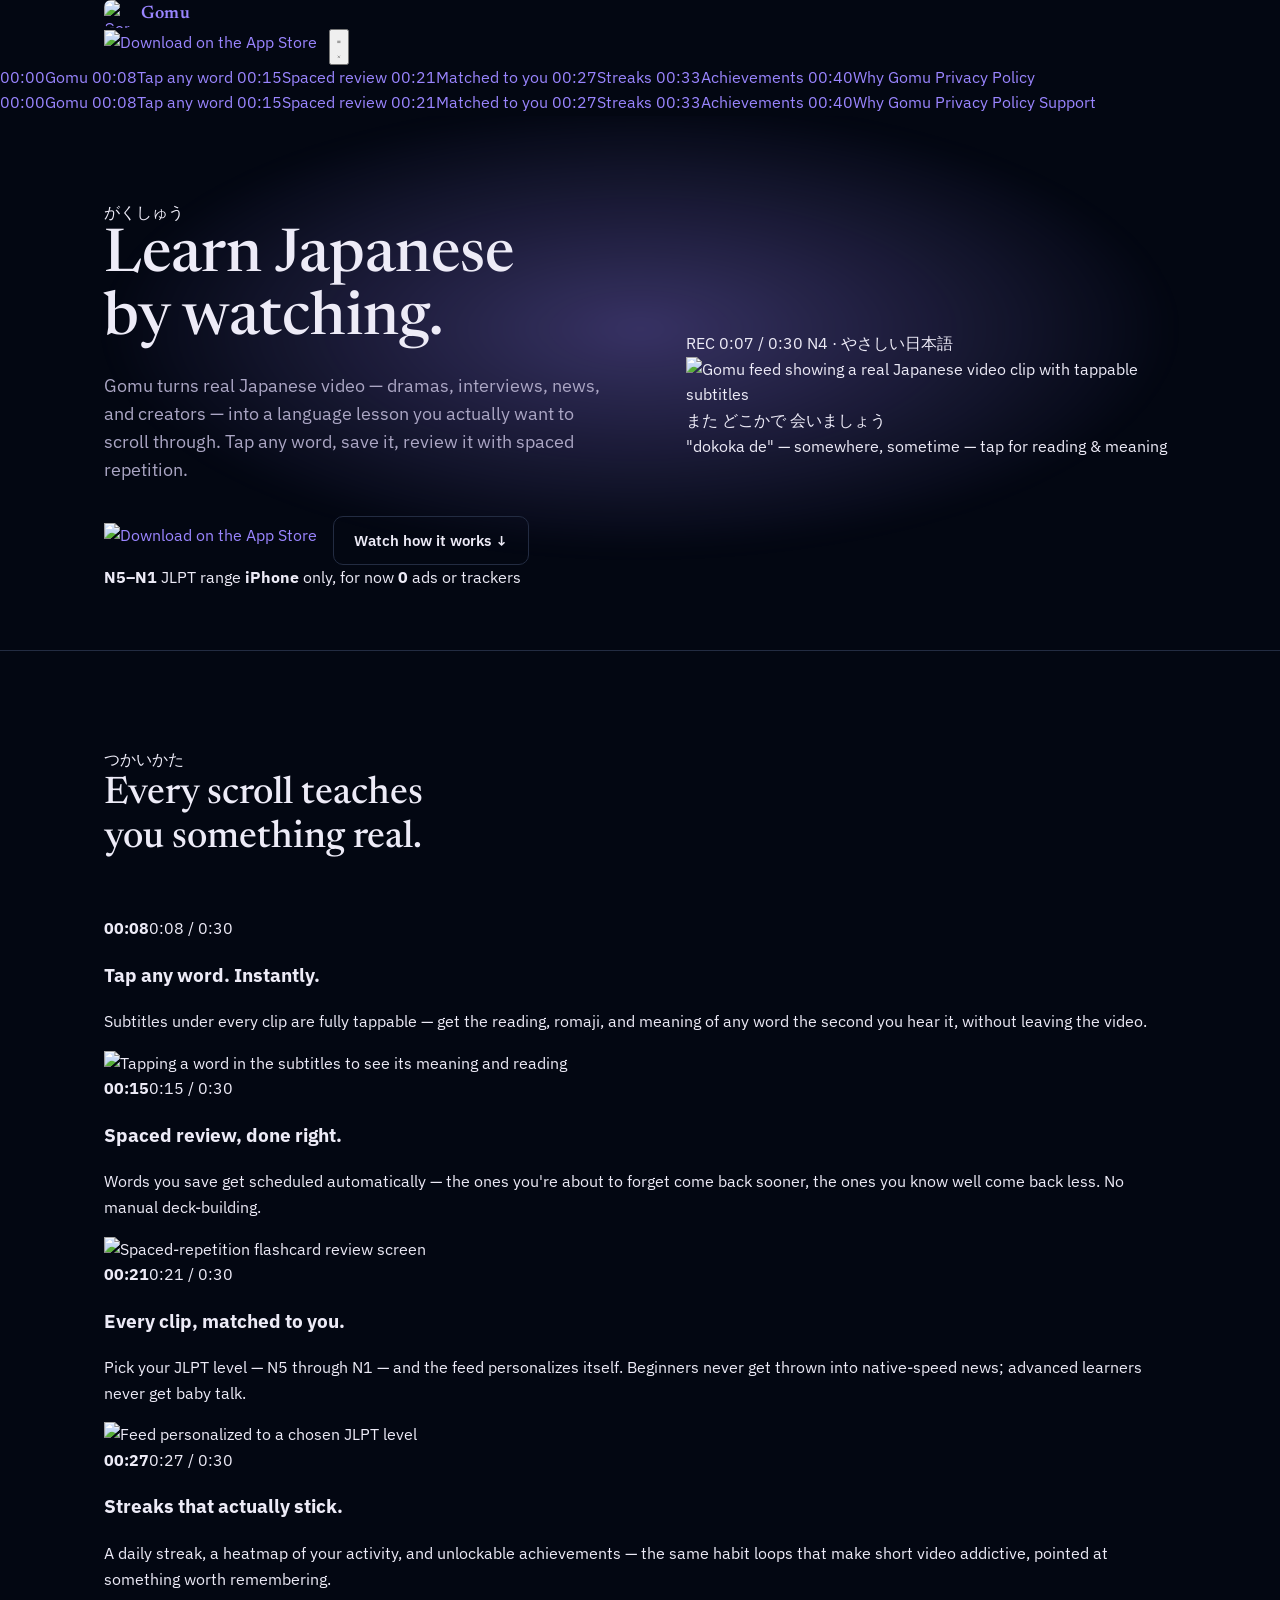
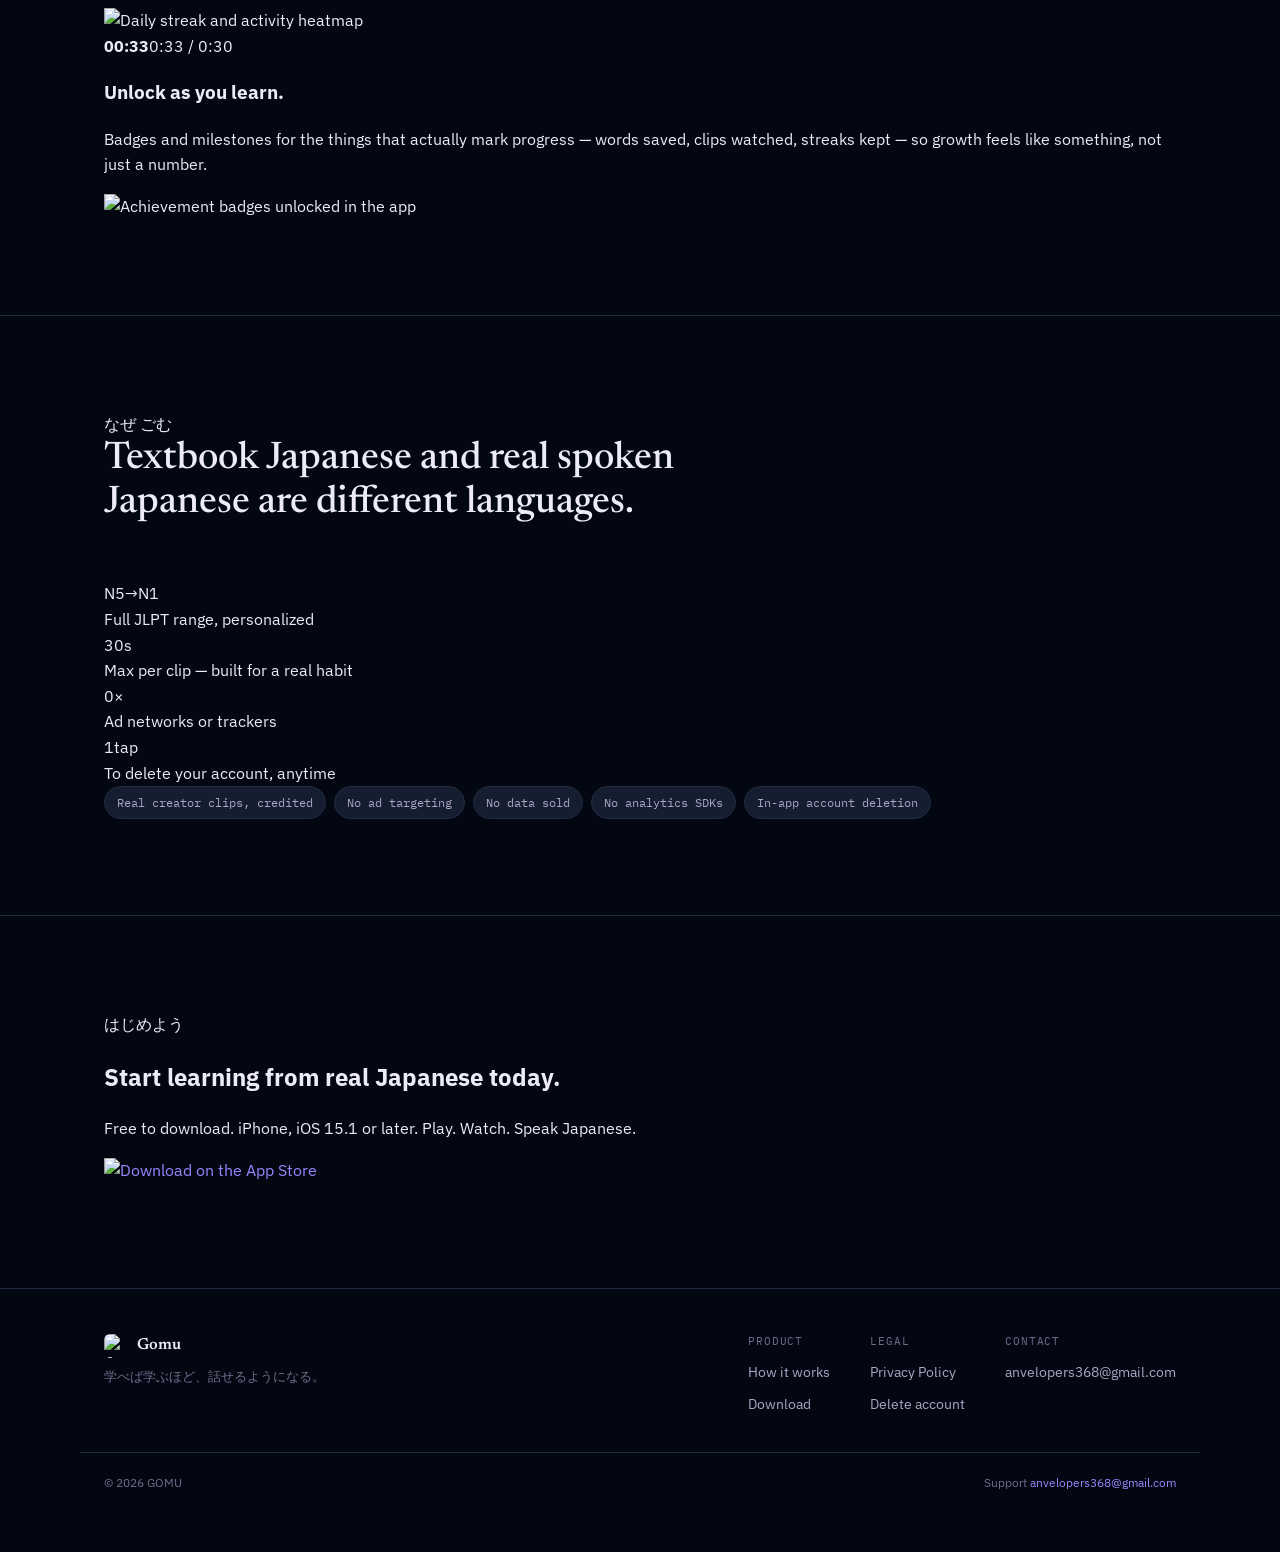
==== commit ae0da668: "Disclose analytics and ad measurement in privacy policy, add account deletion page The app now sends" ====
--- a/public/index.html
+++ b/public/index.html
@@ -216,6 +216,7 @@
       <div class="foot-col">
         <span class="h">Legal</span>
         <a href="/privacy.html">Privacy Policy</a>
+        <a href="/delete-account">Delete account</a>
       </div>
       <div class="foot-col">
         <span class="h">Contact</span>
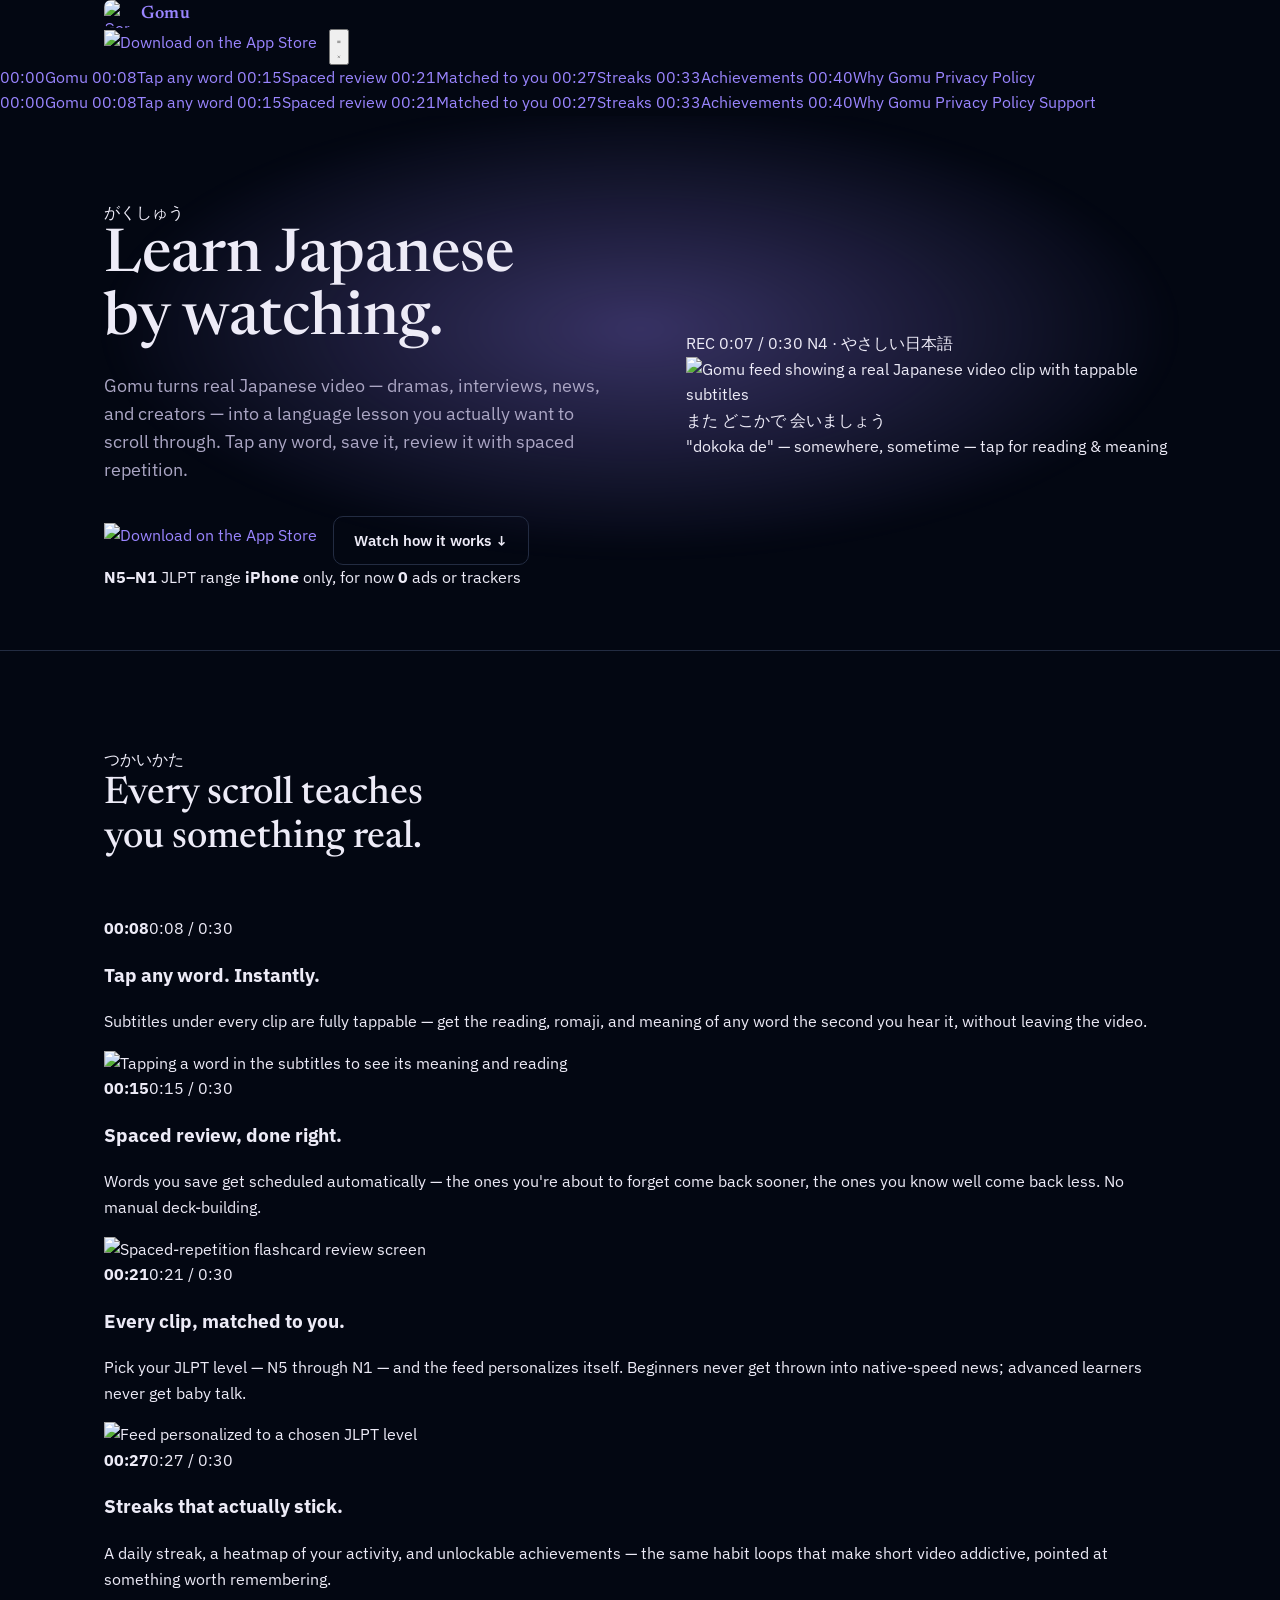
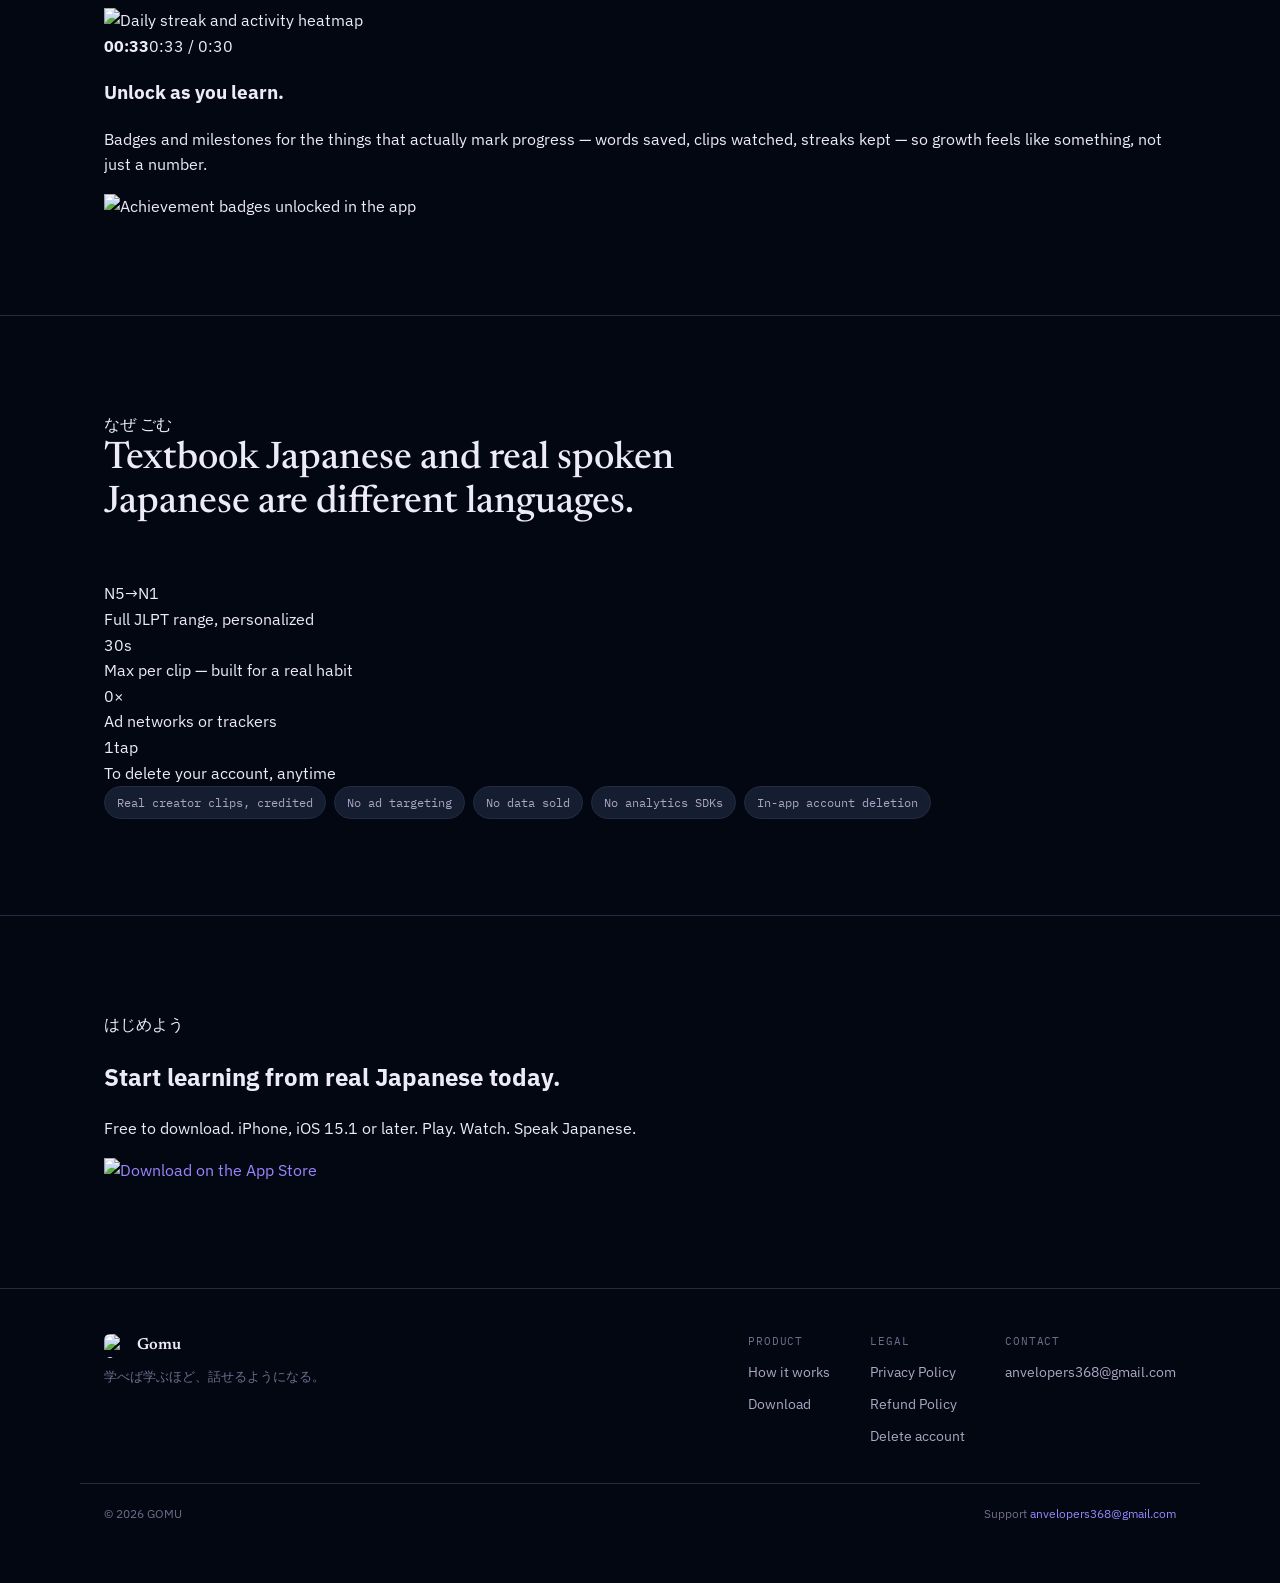
==== commit 2e595779: "Add the refund policy page New /refund page with the terms of the in-app progress promise ("see prog" ====
--- a/public/index.html
+++ b/public/index.html
@@ -216,6 +216,7 @@
       <div class="foot-col">
         <span class="h">Legal</span>
         <a href="/privacy.html">Privacy Policy</a>
+        <a href="/refund">Refund Policy</a>
         <a href="/delete-account">Delete account</a>
       </div>
       <div class="foot-col">
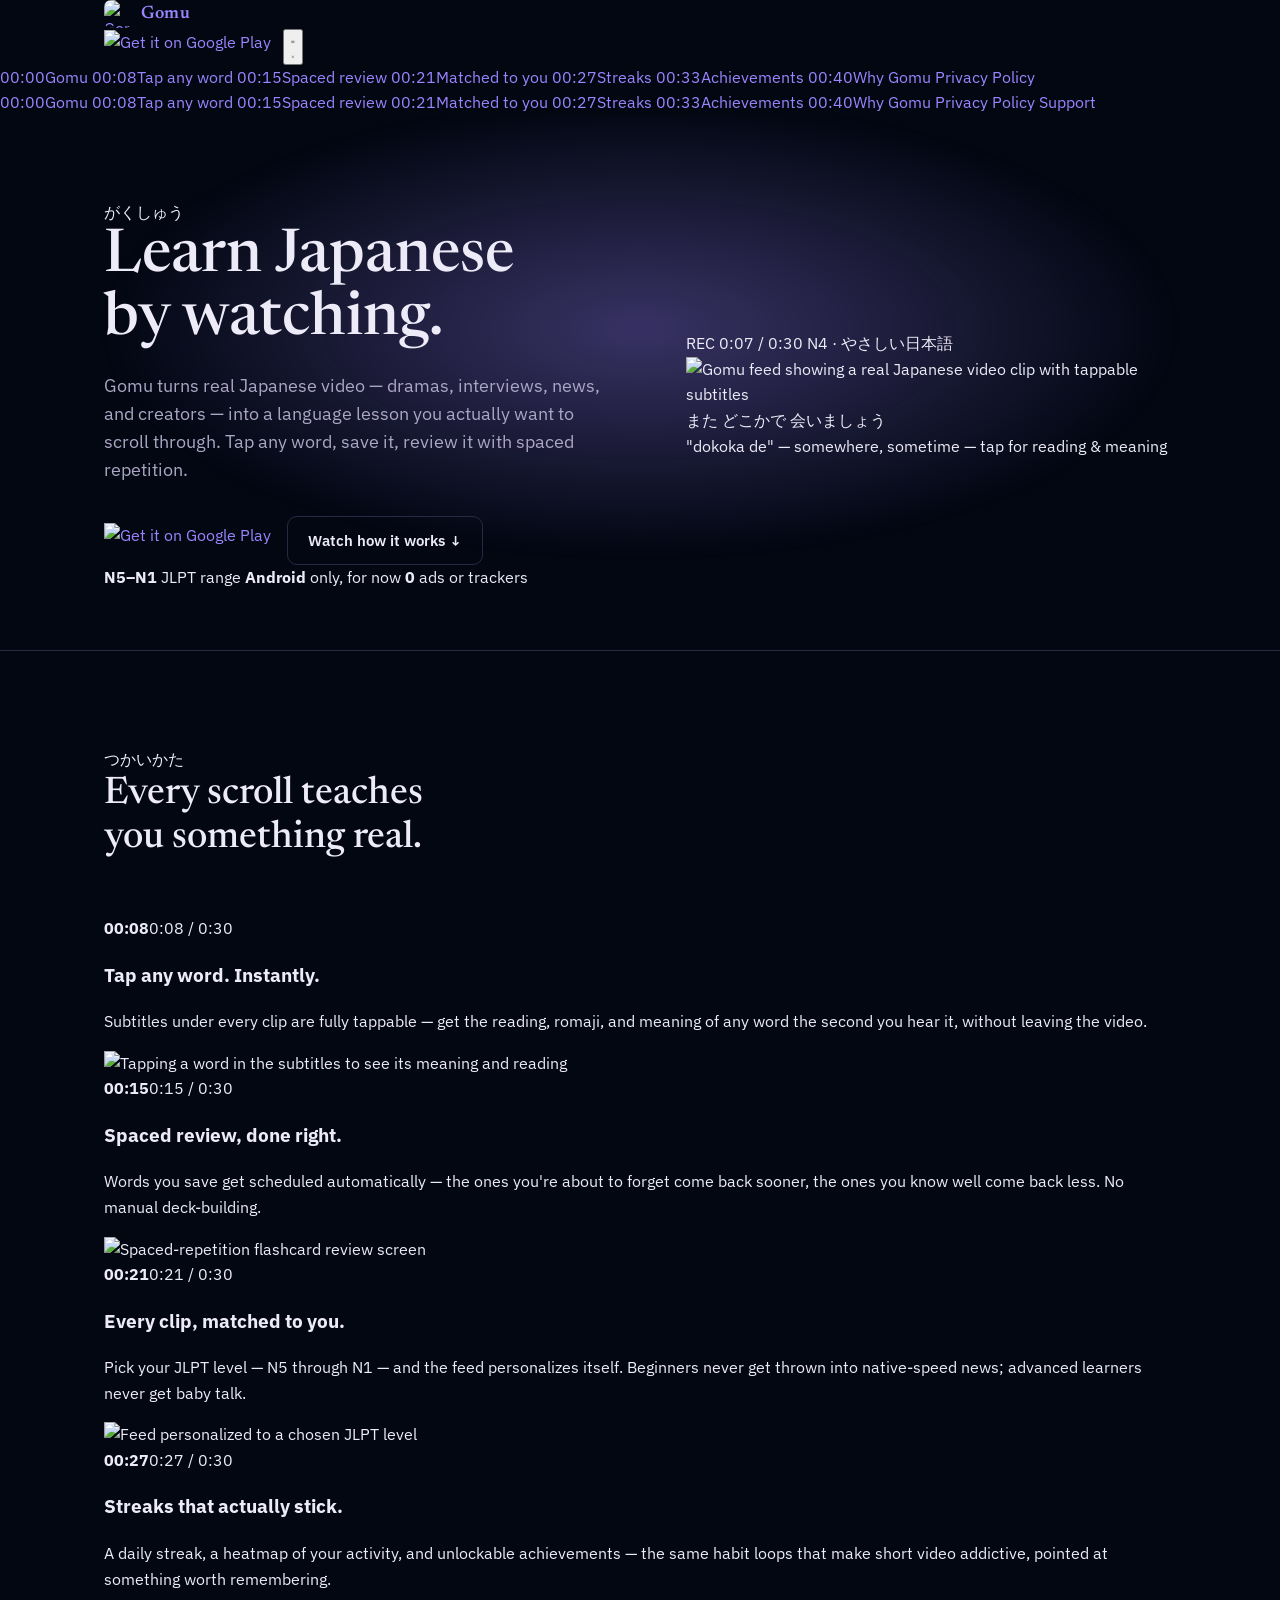
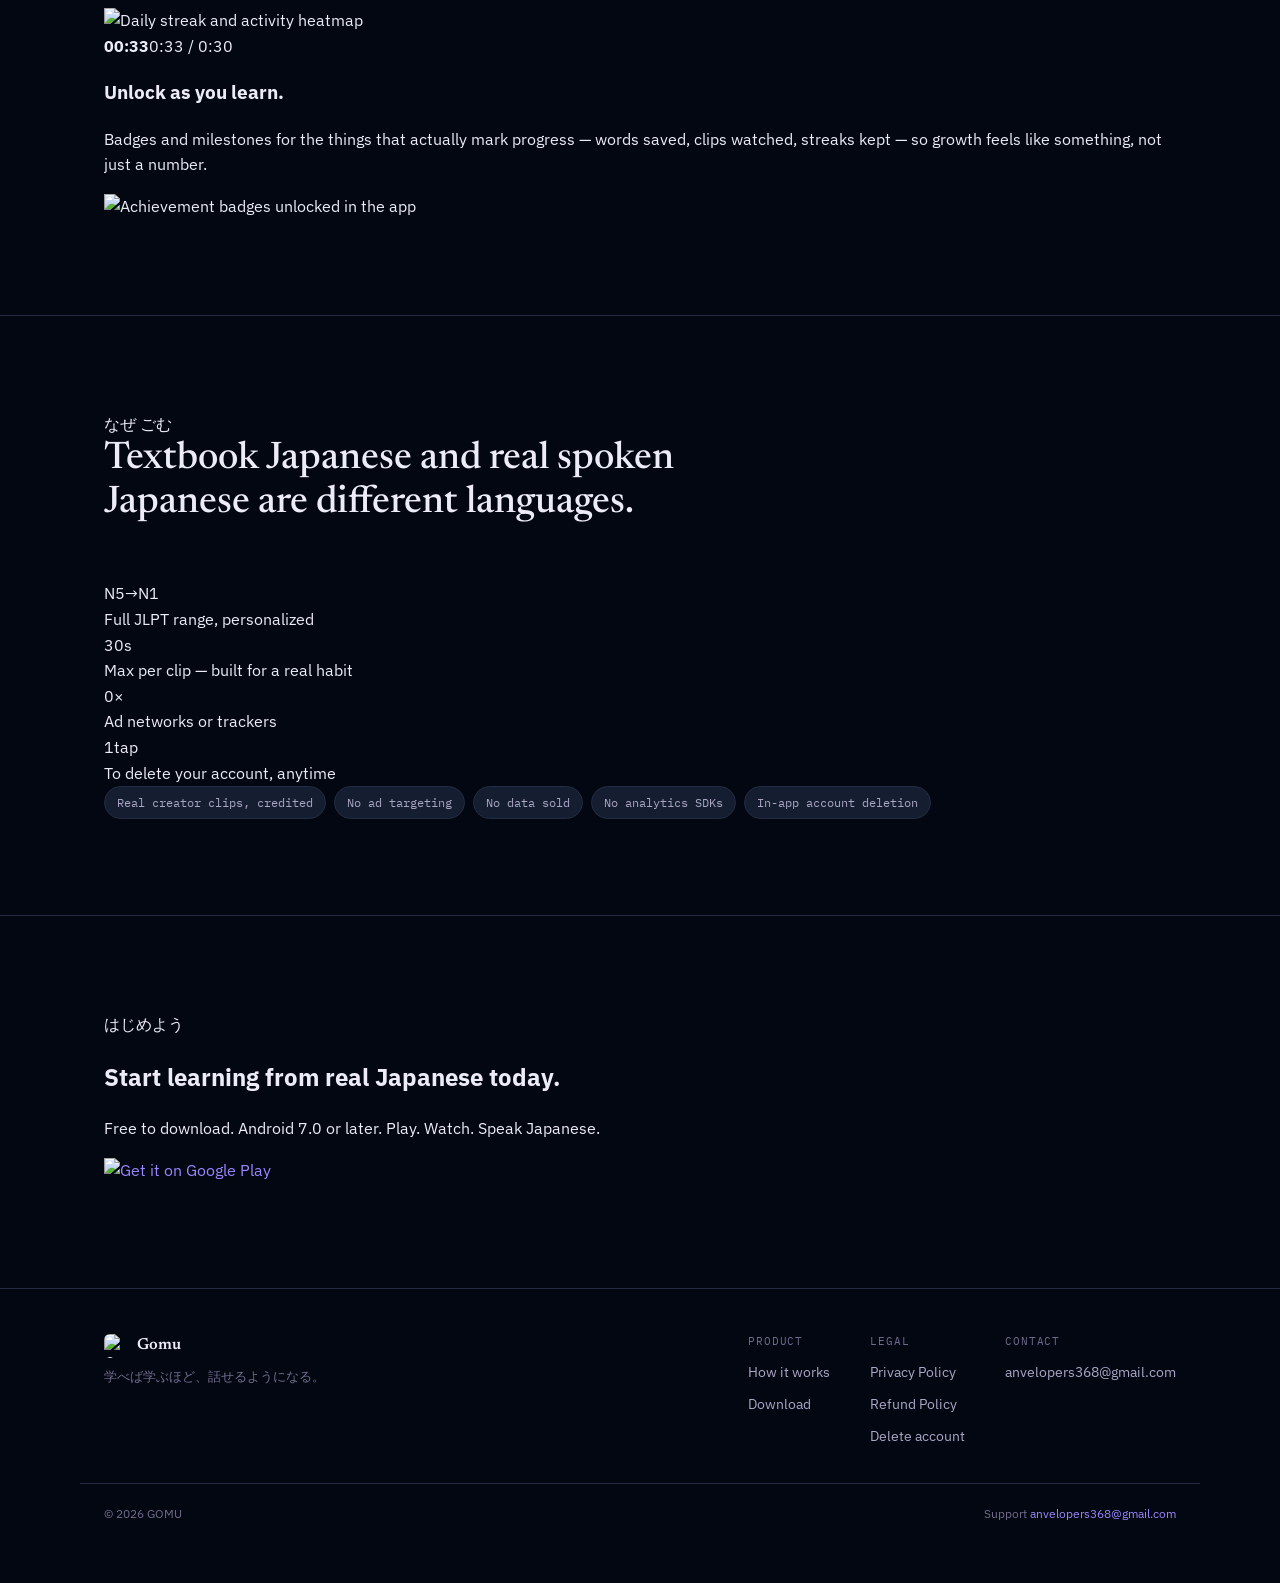
==== commit d4de2146: "Link to Google Play instead of the App Store Every download badge and link now points to the Gomu li" ====
--- a/public/index.html
+++ b/public/index.html
@@ -17,8 +17,8 @@
       <span>Gomu</span>
     </a>
     <div style="display:flex; align-items:center; gap:12px;">
-      <a class="badge-btn" href="https://apps.apple.com/app/id6811935681" aria-label="Download on the App Store">
-        <img src="/app-store-badge.svg" alt="Download on the App Store">
+      <a class="badge-btn" href="https://play.google.com/store/apps/details?id=com.theapplicationcompany.gomu" aria-label="Get it on Google Play">
+        <img src="/google-play-badge.png" alt="Get it on Google Play">
       </a>
       <button class="hamburger" aria-label="Menu" aria-expanded="false">
         <svg class="icon-menu" viewBox="0 0 24 24" fill="none" stroke="currentColor" stroke-width="2" stroke-linecap="round"><path d="M4 7h16M4 12h16M4 17h16"/></svg>
@@ -59,14 +59,14 @@
         <h1 class="hero-title">Learn Japanese<br>by <span class="hl">watching</span>.</h1>
         <p class="hero-lede">Gomu turns real Japanese video — dramas, interviews, news, and creators — into a language lesson you actually want to scroll through. Tap any word, save it, review it with spaced repetition.</p>
         <div class="hero-ctas">
-          <a class="badge-btn" href="https://apps.apple.com/app/id6811935681" aria-label="Download on the App Store">
-            <img src="/app-store-badge.svg" alt="Download on the App Store">
+          <a class="badge-btn" href="https://play.google.com/store/apps/details?id=com.theapplicationcompany.gomu" aria-label="Get it on Google Play">
+            <img src="/google-play-badge.png" alt="Get it on Google Play">
           </a>
           <a class="btn ghost" href="#tap">Watch how it works ↓</a>
         </div>
         <div class="hero-spec">
           <span><b>N5–N1</b> JLPT range</span>
-          <span><b>iPhone</b> only, for now</span>
+          <span><b>Android</b> only, for now</span>
           <span><b>0</b> ads or trackers</span>
         </div>
       </div>
@@ -190,9 +190,9 @@
     <div class="wrap">
       <div class="gloss"><span class="reading">はじめよう</span></div>
       <h2 class="outro-title">Start learning from real Japanese today.</h2>
-      <p>Free to download. iPhone, iOS 15.1 or later. Play. Watch. Speak Japanese.</p>
-      <a class="badge-btn" href="https://apps.apple.com/app/id6811935681" aria-label="Download on the App Store">
-        <img src="/app-store-badge.svg" alt="Download on the App Store">
+      <p>Free to download. Android 7.0 or later. Play. Watch. Speak Japanese.</p>
+      <a class="badge-btn" href="https://play.google.com/store/apps/details?id=com.theapplicationcompany.gomu" aria-label="Get it on Google Play">
+        <img src="/google-play-badge.png" alt="Get it on Google Play">
       </a>
     </div>
   </section>
@@ -211,7 +211,7 @@
       <div class="foot-col">
         <span class="h">Product</span>
         <a href="#tap">How it works</a>
-        <a href="https://apps.apple.com/app/id6811935681">Download</a>
+        <a href="https://play.google.com/store/apps/details?id=com.theapplicationcompany.gomu">Download</a>
       </div>
       <div class="foot-col">
         <span class="h">Legal</span>
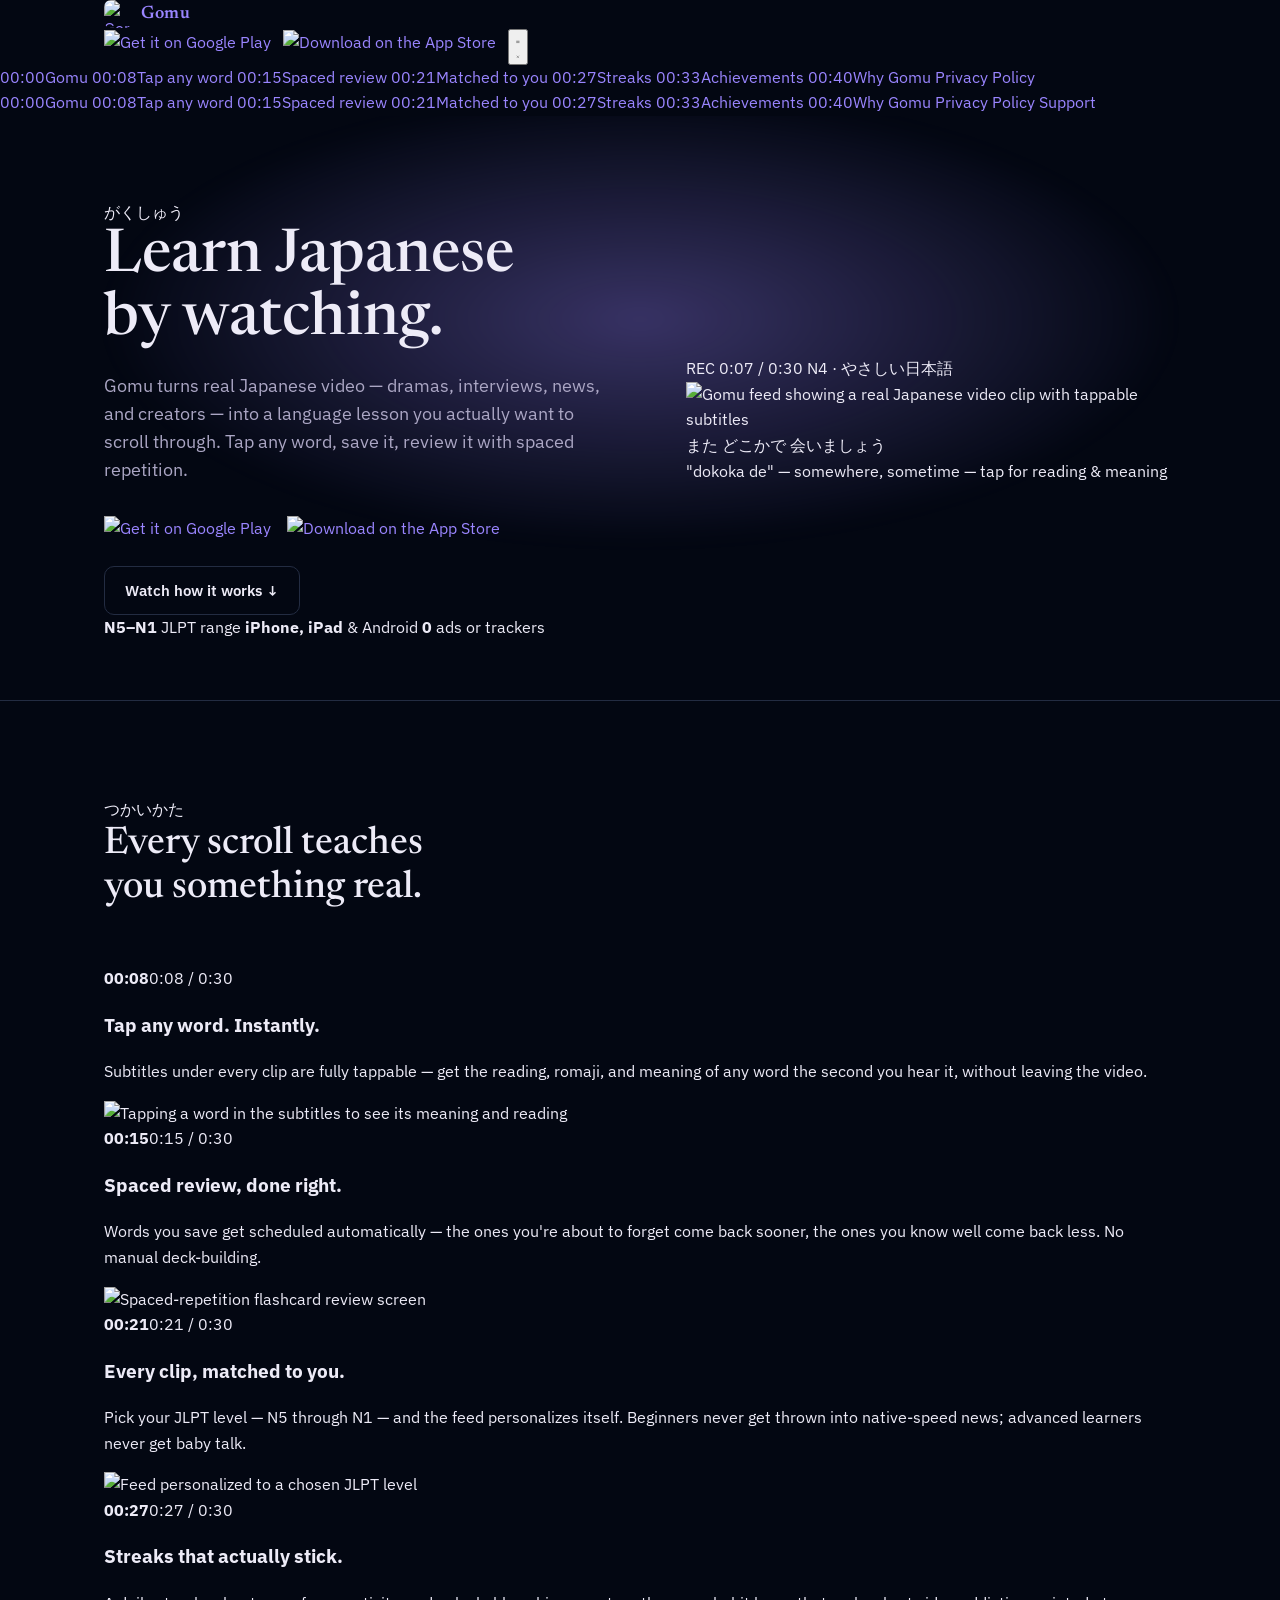
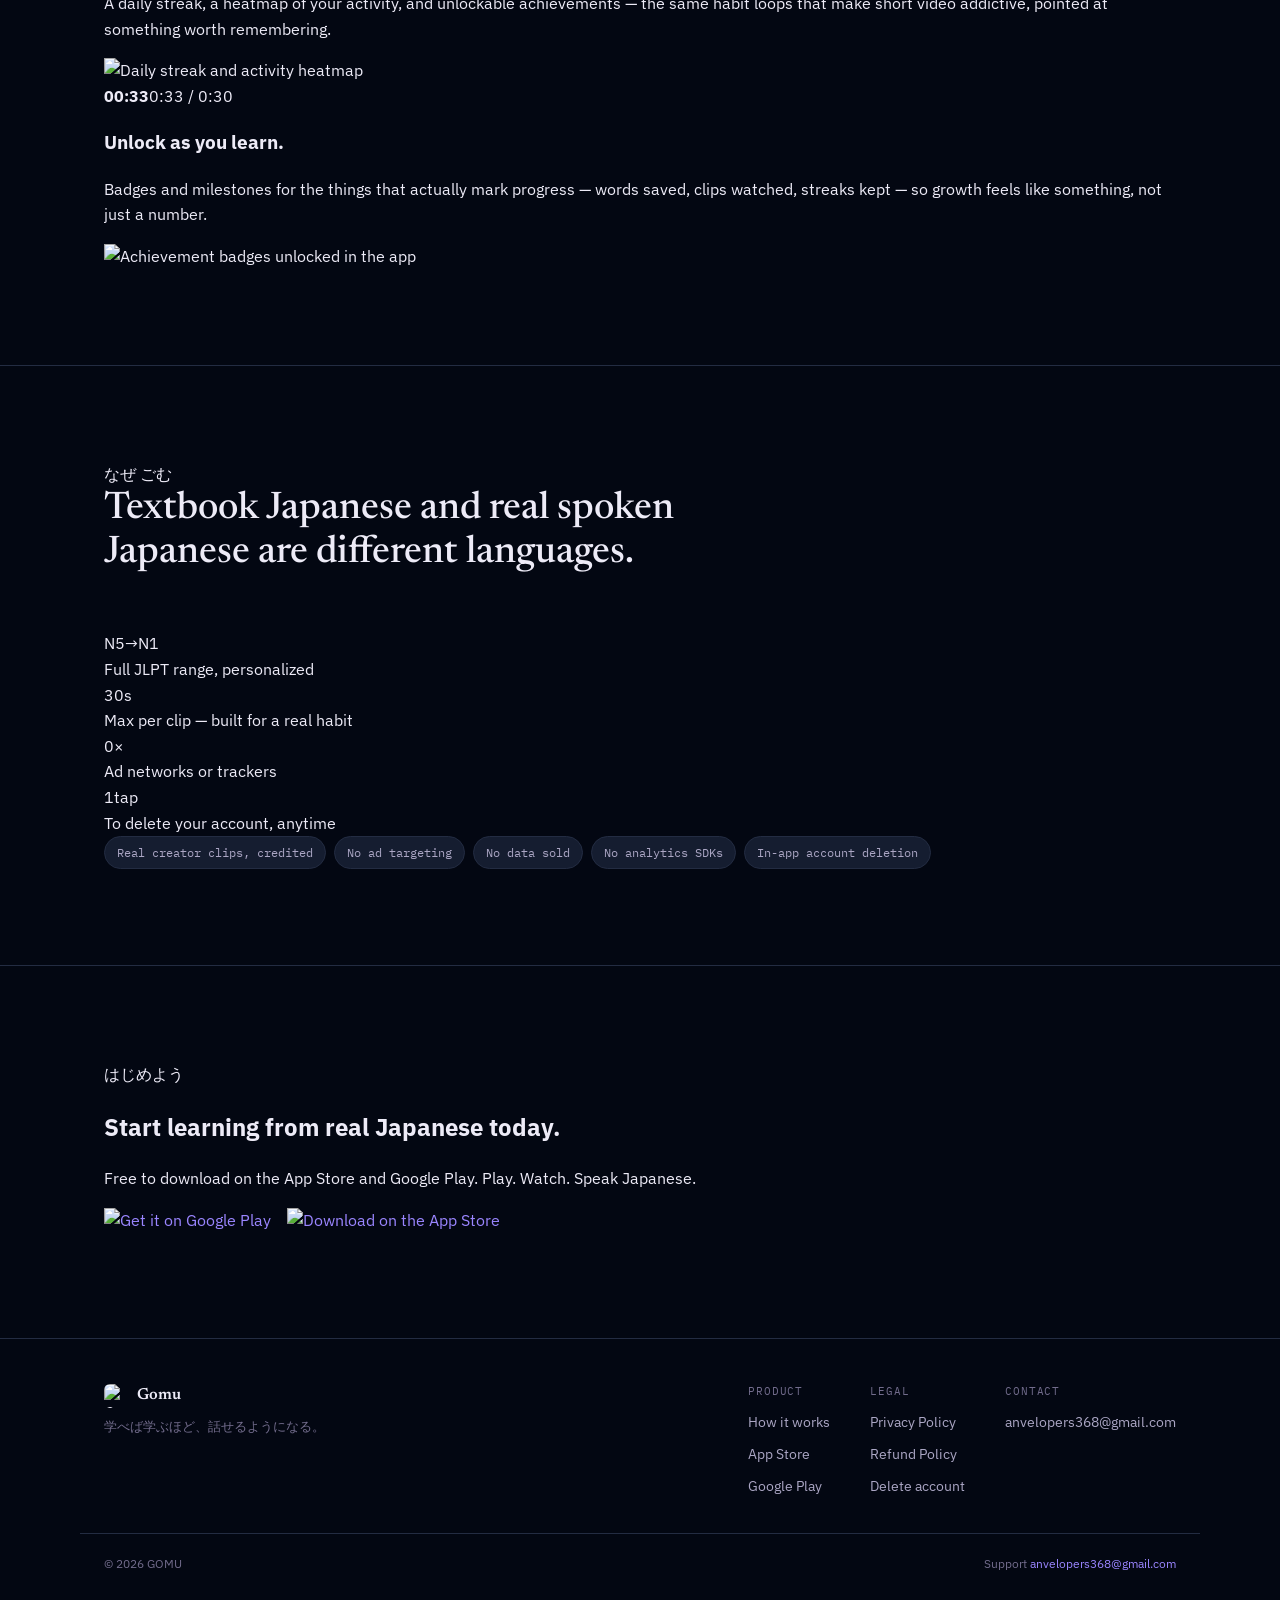
==== commit 1cb7e2f3: "App Store badge next to Google Play; privacy page with an iOS policy first, then Android The iPhone " ====
--- a/public/index.html
+++ b/public/index.html
@@ -19,6 +19,9 @@
     <div style="display:flex; align-items:center; gap:12px;">
       <a class="badge-btn" href="https://play.google.com/store/apps/details?id=com.theapplicationcompany.gomu" aria-label="Get it on Google Play">
         <img src="/google-play-badge.png" alt="Get it on Google Play">
+      </a>
+      <a class="badge-btn appstore" href="https://apps.apple.com/app/id6814856077" aria-label="Download on the App Store">
+        <img src="/app-store-badge.svg" alt="Download on the App Store">
       </a>
       <button class="hamburger" aria-label="Menu" aria-expanded="false">
         <svg class="icon-menu" viewBox="0 0 24 24" fill="none" stroke="currentColor" stroke-width="2" stroke-linecap="round"><path d="M4 7h16M4 12h16M4 17h16"/></svg>
@@ -62,11 +65,14 @@
           <a class="badge-btn" href="https://play.google.com/store/apps/details?id=com.theapplicationcompany.gomu" aria-label="Get it on Google Play">
             <img src="/google-play-badge.png" alt="Get it on Google Play">
           </a>
+          <a class="badge-btn appstore" href="https://apps.apple.com/app/id6814856077" aria-label="Download on the App Store">
+            <img src="/app-store-badge.svg" alt="Download on the App Store">
+          </a>
           <a class="btn ghost" href="#tap">Watch how it works ↓</a>
         </div>
         <div class="hero-spec">
           <span><b>N5–N1</b> JLPT range</span>
-          <span><b>Android</b> only, for now</span>
+          <span><b>iPhone, iPad</b> &amp; Android</span>
           <span><b>0</b> ads or trackers</span>
         </div>
       </div>
@@ -190,10 +196,15 @@
     <div class="wrap">
       <div class="gloss"><span class="reading">はじめよう</span></div>
       <h2 class="outro-title">Start learning from real Japanese today.</h2>
-      <p>Free to download. Android 7.0 or later. Play. Watch. Speak Japanese.</p>
-      <a class="badge-btn" href="https://play.google.com/store/apps/details?id=com.theapplicationcompany.gomu" aria-label="Get it on Google Play">
-        <img src="/google-play-badge.png" alt="Get it on Google Play">
-      </a>
+      <p>Free to download on the App Store and Google Play. Play. Watch. Speak Japanese.</p>
+      <div class="hero-ctas">
+        <a class="badge-btn" href="https://play.google.com/store/apps/details?id=com.theapplicationcompany.gomu" aria-label="Get it on Google Play">
+          <img src="/google-play-badge.png" alt="Get it on Google Play">
+        </a>
+        <a class="badge-btn appstore" href="https://apps.apple.com/app/id6814856077" aria-label="Download on the App Store">
+          <img src="/app-store-badge.svg" alt="Download on the App Store">
+        </a>
+      </div>
     </div>
   </section>
 </main>
@@ -211,7 +222,8 @@
       <div class="foot-col">
         <span class="h">Product</span>
         <a href="#tap">How it works</a>
-        <a href="https://play.google.com/store/apps/details?id=com.theapplicationcompany.gomu">Download</a>
+        <a href="https://apps.apple.com/app/id6814856077">App Store</a>
+        <a href="https://play.google.com/store/apps/details?id=com.theapplicationcompany.gomu">Google Play</a>
       </div>
       <div class="foot-col">
         <span class="h">Legal</span>
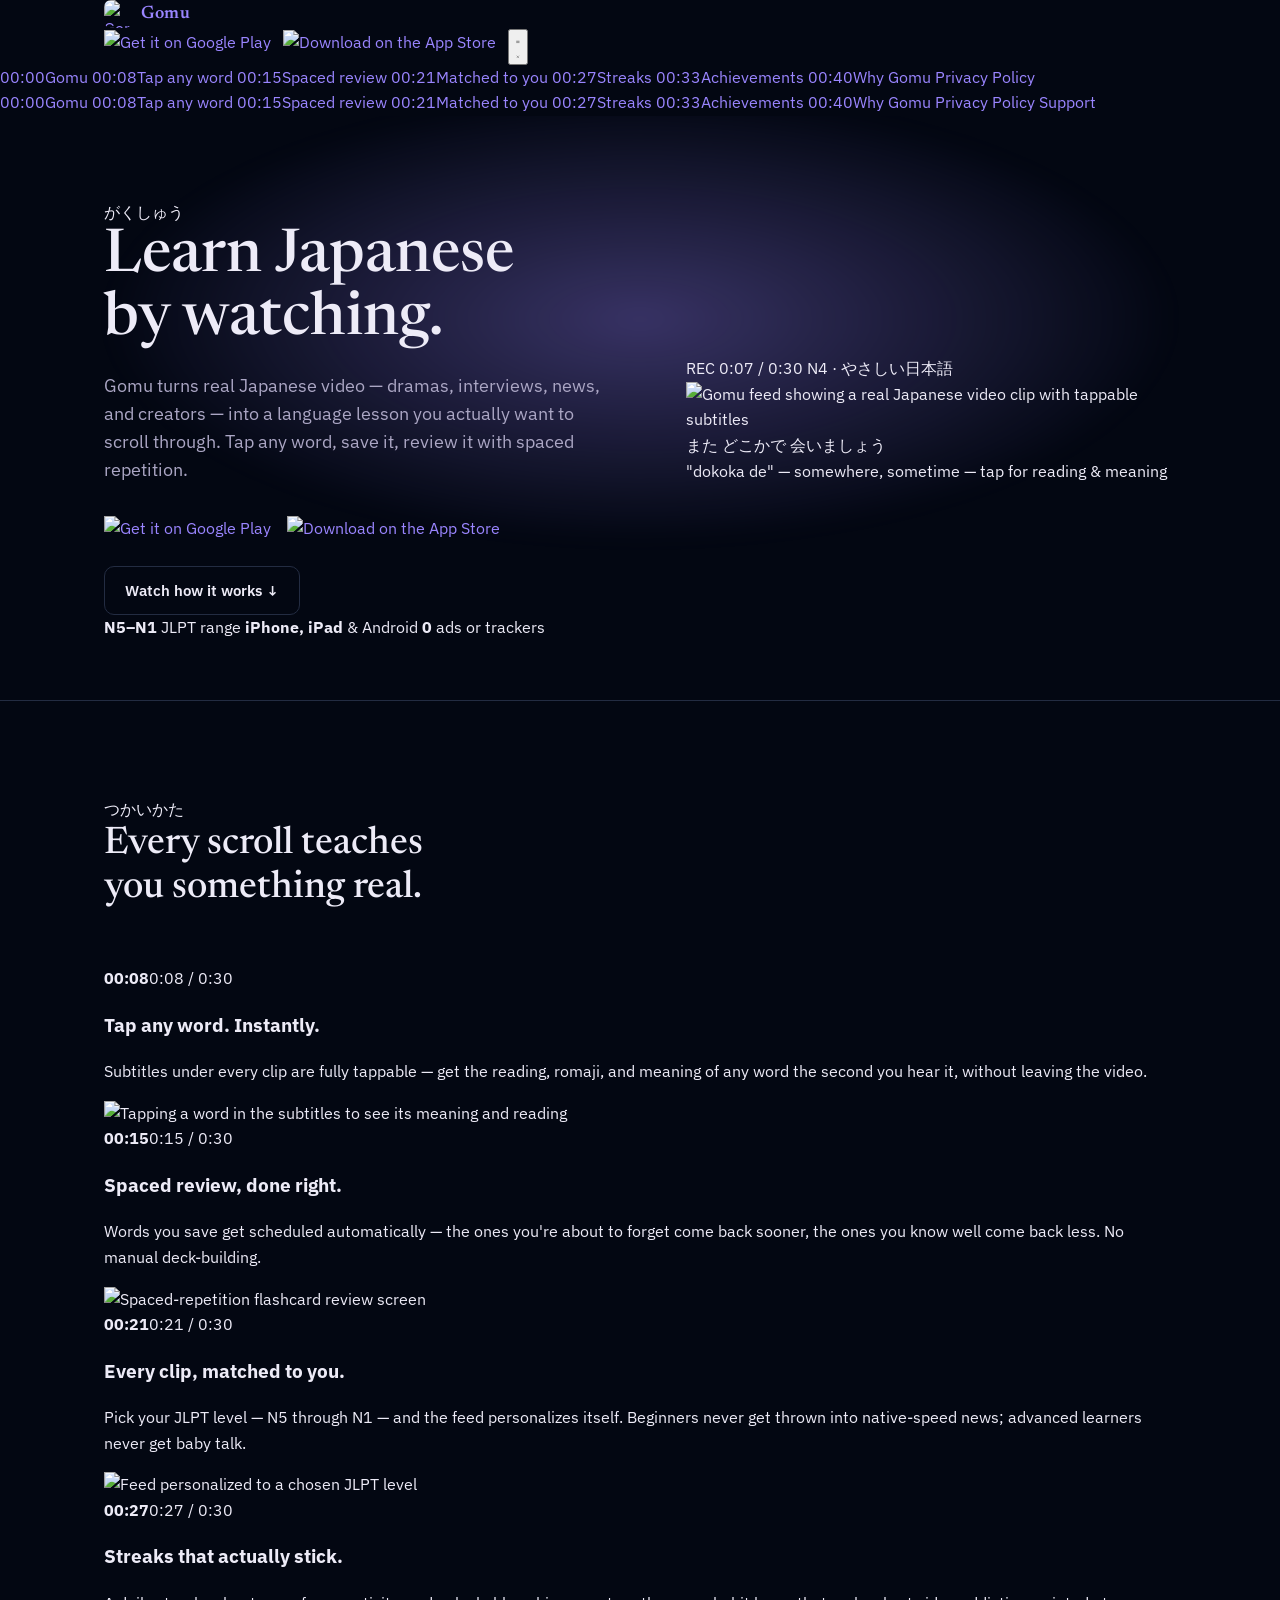
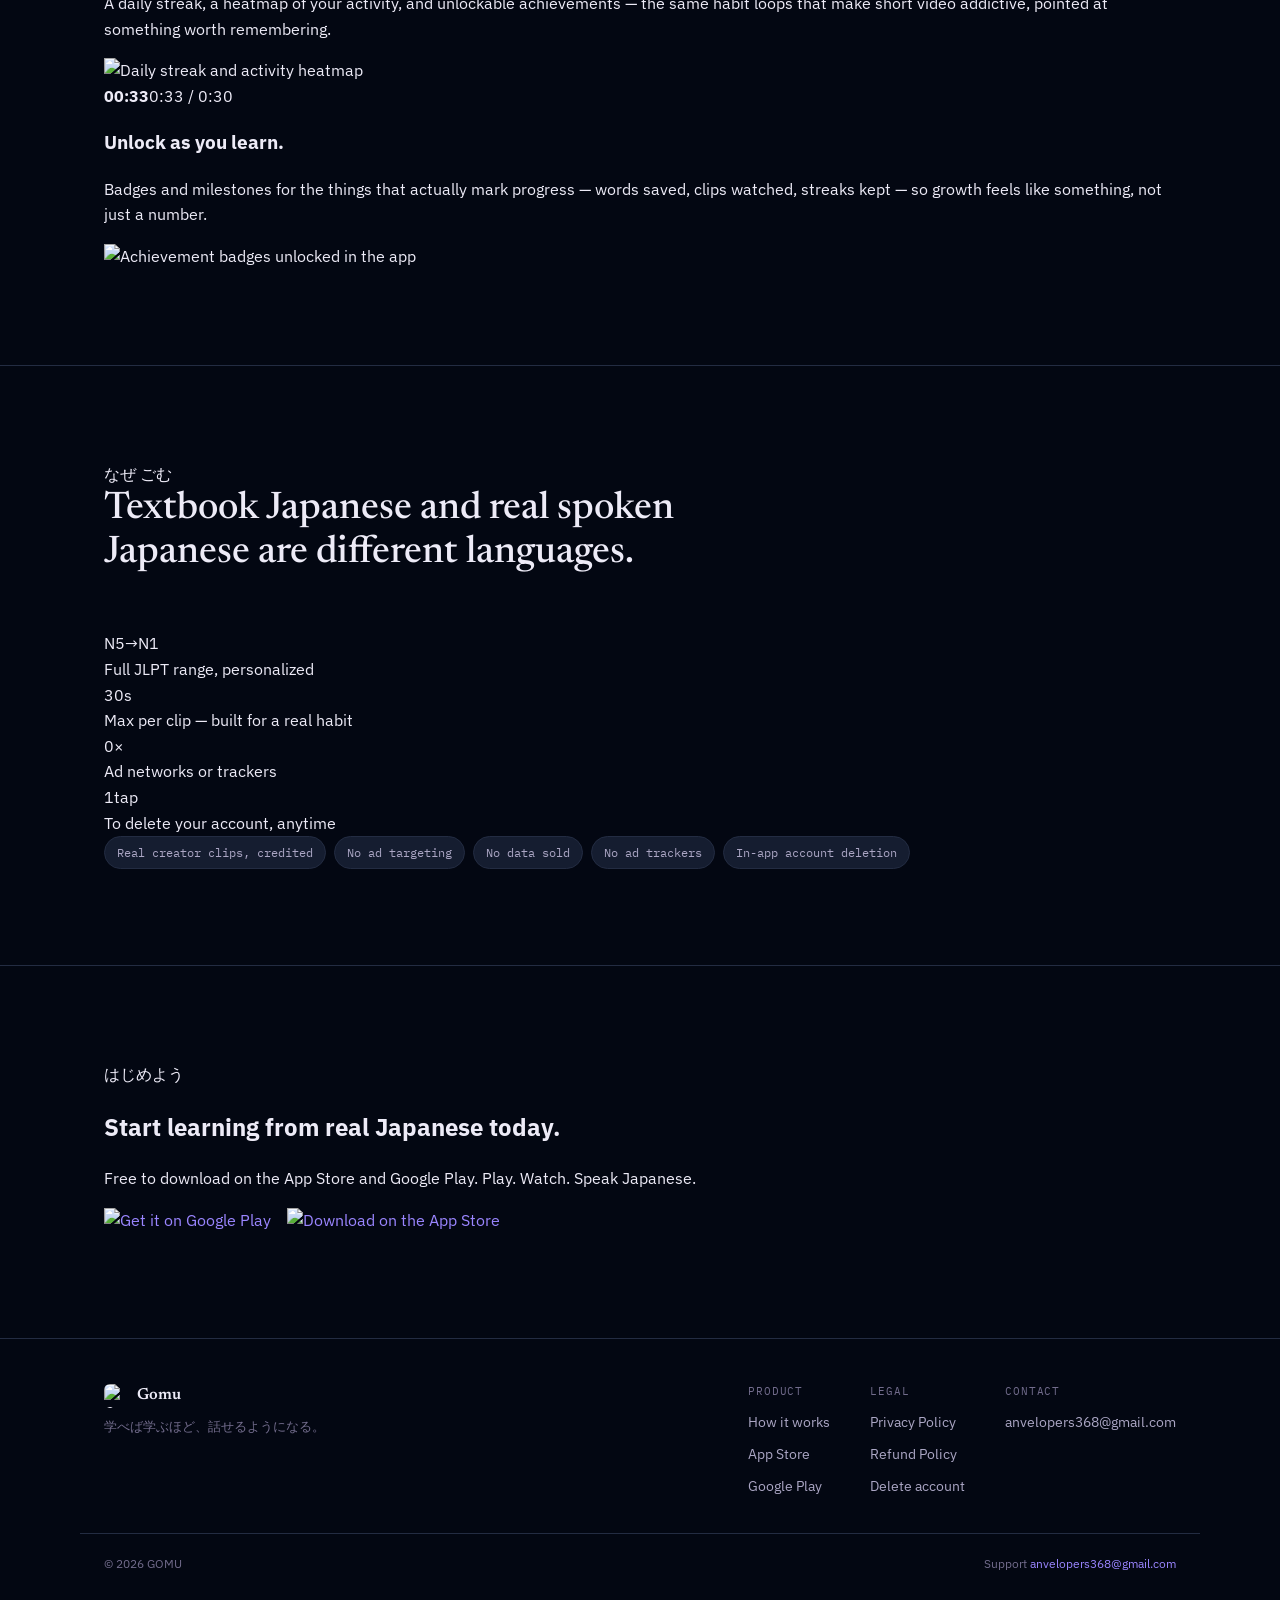
==== commit 8471ed9d: "iOS privacy policy: subscriptions and PostHog analytics The iOS section now covers App Store subscri" ====
--- a/public/index.html
+++ b/public/index.html
@@ -186,7 +186,7 @@
         <span class="pill">Real creator clips, credited</span>
         <span class="pill">No ad targeting</span>
         <span class="pill">No data sold</span>
-        <span class="pill">No analytics SDKs</span>
+        <span class="pill">No ad trackers</span>
         <span class="pill">In-app account deletion</span>
       </div>
     </div>
